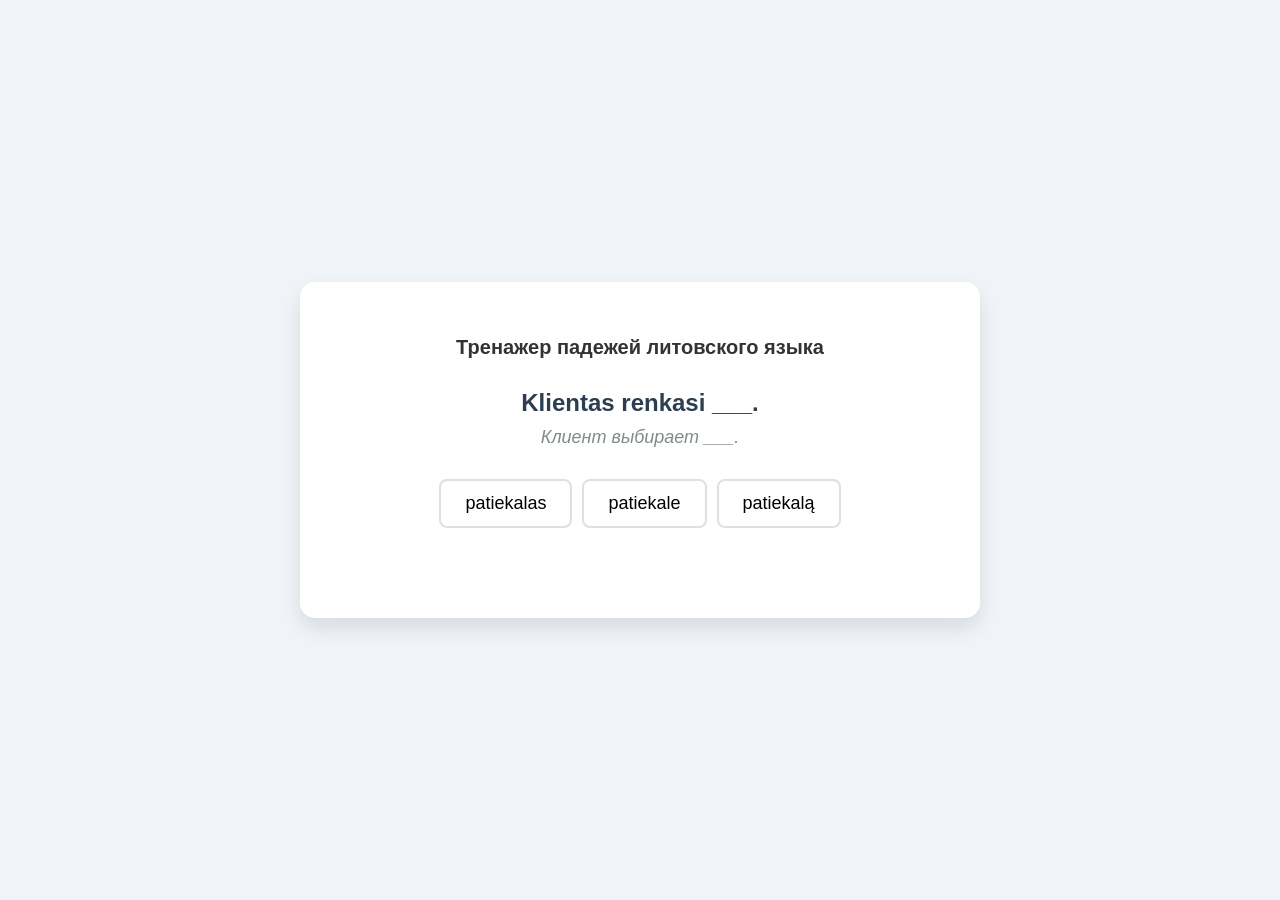
==== lt/index.html @ f9a0056a "Reorganize into assets/, lt/, tools/cp/ structure - Website_Portrait.jpg → assets/ - Lith1.html → lt" ====
<!DOCTYPE html>
<html lang="ru">
<head>
    <meta charset="UTF-8">
    <meta name="viewport" content="width=device-width, initial-scale=1.0">
    <title>Тренажер Литовского Языка</title>
    <style>
        body {
            font-family: 'Arial', sans-serif;
            background-color: #f0f4f8;
            display: flex;
            justify-content: center;
            align-items: center;
            height: 100vh;
            margin: 0;
        }
        .container {
            background-color: white;
            padding: 40px;
            border-radius: 15px;
            box-shadow: 0 10px 20px rgba(0,0,0,0.1);
            text-align: center;
            max-width: 600px;
            width: 90%;
        }
        h1 { color: #333; font-size: 20px; margin-bottom: 30px; }
        
        #sentence { font-size: 24px; font-weight: bold; margin-bottom: 10px; color: #2c3e50; }
        #translation { font-size: 18px; color: #7f8c8d; font-style: italic; margin-bottom: 30px; min-height: 22px; }
        
        .buttons {
            display: flex;
            justify-content: center;
            gap: 10px;
            flex-wrap: wrap;
        }
        button {
            padding: 12px 24px;
            font-size: 18px;
            border: 2px solid #e0e0e0;
            border-radius: 8px;
            background-color: white;
            cursor: pointer;
            transition: all 0.2s;
        }
        button:hover { background-color: #f8f9fa; border-color: #ccc; }
        button:disabled { cursor: not-allowed; }
        .correct { background-color: #a5d6a7 !important; border-color: #4caf50 !important; color: #000; }
        .wrong { background-color: #ef9a9a !important; border-color: #f44336 !important; color: #000; }
        
        #feedback { font-size: 18px; margin-top: 25px; font-weight: bold; height: 25px;}
        
        #next-btn {
            display: none;
            margin: 20px auto 0;
            background-color: #2196F3;
            color: white;
            border: none;
            padding: 10px 20px;
            border-radius: 8px;
            cursor: pointer;
            font-size: 16px;
        }
        #next-btn:hover { background-color: #1976D2; }
    </style>
</head>
<body>

<div class="container">
    <h1>Тренажер падежей литовского языка</h1>
    <div id="sentence">Загрузка...</div>
    <div id="translation"></div>
    
    <div class="buttons" id="options-container">
        </div>

    <div id="feedback"></div>
    <button id="next-btn" onclick="loadQuestion()">Следующий вопрос</button>
</div>

<script>
    const allQuestions = [
        // === ЧАСТЬ 1: БАЗОВЫЕ ПАДЕЖИ ===
        {"sentence": "Aš matau ___.", "translation": "Я вижу ___.", "options": ["medis", "medį", "medžio"], "answer": "medį"},
        {"sentence": "Ji geria ___.", "translation": "Она пьет ___.", "options": ["kava", "kavą", "kavos"], "answer": "kavą"},
        {"sentence": "Mes valgome ___.", "translation": "Мы едим ___.", "options": ["sriuba", "sriubą", "sriubos"], "answer": "sriubą"},
        {"sentence": "Jis perka ___.", "translation": "Он покупает ___.", "options": ["automobilis", "automobilį", "automobiliu"], "answer": "automobilį"},
        {"sentence": "Aš myliu savo ___.", "translation": "Я люблю свою ___.", "options": ["mama", "mamą", "mamos"], "answer": "mamą"},
        {"sentence": "Vaikas piešia ___.", "translation": "Ребенок рисует ___.", "options": ["namas", "namą", "name"], "answer": "namą"},
        {"sentence": "Studentas skaito ___.", "translation": "Студент читает ___.", "options": ["knyga", "knygą", "knygos"], "answer": "knygą"},
        {"sentence": "Mes žiūrime ___.", "translation": "Мы смотрим ___.", "options": ["filmas", "filmą", "filme"], "answer": "filmą"},
        {"sentence": "Aš turiu ___.", "translation": "У меня есть ___.", "options": ["bilietas", "bilietą", "bilieto"], "answer": "bilietą"},
        {"sentence": "Ji rašo ___.", "translation": "Она пишет ___.", "options": ["laiškas", "laišką", "laišku"], "answer": "laišką"},
        {"sentence": "Aš neturiu ___.", "translation": "У меня нет ___.", "options": ["laikas", "laiką", "laiko"], "answer": "laiko"},
        {"sentence": "Čia nėra ___.", "translation": "Здесь нет ___.", "options": ["vanduo", "vandenį", "vandens"], "answer": "vandens"},
        {"sentence": "Ji laukia ___.", "translation": "Она ждет ___.", "options": ["draugas", "draugą", "draugo"], "answer": "draugo"},
        {"sentence": "Man reikia ___.", "translation": "Мне нужна ___.", "options": ["pagalba", "pagalbą", "pagalbos"], "answer": "pagalbos"},
        {"sentence": "Jis nori ___.", "translation": "Он хочет ___.", "options": ["arbata", "arbatą", "arbatos"], "answer": "arbatos"},
        {"sentence": "Mes einame prie ___.", "translation": "Мы идем к ___.", "options": ["jūra", "jūrą", "jūros"], "answer": "jūros"},
        {"sentence": "Aš bijau ___.", "translation": "Я боюсь ___.", "options": ["šuo", "šunį", "šuns"], "answer": "šuns"},
        {"sentence": "Tai yra mano ___ knyga.", "translation": "Это книга моего ___.", "options": ["brolis", "brolį", "brolio"], "answer": "brolio"},
        {"sentence": "Nėra jokių ___.", "translation": "Нет никаких ___.", "options": ["problema", "problemą", "problemų"], "answer": "problemų"},
        {"sentence": "Prašau duoti ___.", "translation": "Пожалуйста, дайте ___.", "options": ["vanduo", "vandenį", "vandens"], "answer": "vandens"},
        {"sentence": "Aš duodu knygą ___.", "translation": "Я даю книгу ___.", "options": ["draugas", "draugui", "draugu"], "answer": "draugui"},
        {"sentence": "Mes padedame ___.", "translation": "Мы помогаем ___.", "options": ["mama", "mamai", "mamos"], "answer": "mamai"},
        {"sentence": "Jis skambina ___.", "translation": "Он звонит ___.", "options": ["gydytojas", "gydytojui", "gydytoju"], "answer": "gydytojui"},
        {"sentence": "Ji perka dovaną ___.", "translation": "Она покупает подарок ___.", "options": ["sesuo", "seseriai", "sesers"], "answer": "seseriai"},
        {"sentence": "Aš sakau tiesą ___.", "translation": "Я говорю правду ___.", "options": ["mokytojas", "mokytojui", "mokytoju"], "answer": "mokytojui"},
        {"sentence": "Jis dėkoja ___.", "translation": "Он благодарит ___.", "options": ["tėvas", "tėvui", "tėvo"], "answer": "tėvui"},
        {"sentence": "Mes ruošiame staigmeną ___.", "translation": "Мы готовим сюрприз ___.", "options": ["draugė", "draugei", "draugės"], "answer": "draugei"},
        {"sentence": "Tai priklauso ___.", "translation": "Это принадлежит ___.", "options": ["valstybė", "valstybei", "valstybės"], "answer": "valstybei"},
        {"sentence": "Jis trukdo ___.", "translation": "Он мешает ___.", "options": ["kolega", "kolegai", "kolegos"], "answer": "kolegai"},
        {"sentence": "Aš siunčiu laišką ___.", "translation": "Я отправляю письмо ___.", "options": ["brolis", "broliui", "broliu"], "answer": "broliui"},
        {"sentence": "Aš važiuoju ___.", "translation": "Я еду на ___.", "options": ["autobusas", "autobusą", "autobusu"], "answer": "autobusu"},
        {"sentence": "Ji kalba su ___.", "translation": "Она разговаривает с ___.", "options": ["draugas", "draugą", "draugu"], "answer": "draugu"},
        {"sentence": "Mes pjauname duoną ___.", "translation": "Мы режем хлеб ___.", "options": ["peilis", "peilį", "peiliu"], "answer": "peiliu"},
        {"sentence": "Jis dirba ___.", "translation": "Он работает ___.", "options": ["mokytojas", "mokytoją", "mokytoju"], "answer": "mokytoju"},
        {"sentence": "Aš mėgstu kavą su ___.", "translation": "Я люблю кофе с ___.", "options": ["pienas", "pieną", "pienu"], "answer": "pienu"},
        {"sentence": "Ji domisi ___.", "translation": "Она интересуется ___.", "options": ["menas", "meną", "menu"], "answer": "menu"},
        {"sentence": "Mes džiaugiamės ___.", "translation": "Мы радуемся ___.", "options": ["pavasaris", "pavasarį", "pavasariu"], "answer": "pavasariu"},
        {"sentence": "Jis rašo ___.", "translation": "Он пишет ___.", "options": ["pieštukas", "pieštuką", "pieštuku"], "answer": "pieštuku"},
        {"sentence": "Aš didžiuojuosi savo ___.", "translation": "Я горжусь своим ___.", "options": ["vaikas", "vaiką", "vaiku"], "answer": "vaiku"},
        {"sentence": "Ji eina pasivaikščioti su ___.", "translation": "Она идет гулять с ___.", "options": ["šuo", "šunį", "šunimi"], "answer": "šunimi"},
        {"sentence": "Mes gyvename ___.", "translation": "Мы живем в ___.", "options": ["Vilnius", "Vilnių", "Vilniuje"], "answer": "Vilniuje"},
        {"sentence": "Paveikslas kabo ___.", "translation": "Картина висит в ___.", "options": ["kambarys", "kambarį", "kambaryje"], "answer": "kambaryje"},
        {"sentence": "Aš dirbu ___.", "translation": "Я работаю в ___.", "options": ["biuras", "biurą", "biure"], "answer": "biure"},
        {"sentence": "Ji mokosi ___.", "translation": "Она учится в ___.", "options": ["universitetas", "universitetą", "universitete"], "answer": "universitete"},
        {"sentence": "Mes susitiksime ___.", "translation": "Мы встретимся в ___.", "options": ["parkas", "parką", "parke"], "answer": "parke"},
        {"sentence": "Drabužiai yra ___.", "translation": "Одежда находится в ___.", "options": ["spinta", "spintą", "spintoje"], "answer": "spintoje"},
        {"sentence": "Jis stovi ___.", "translation": "Он стоит на ___.", "options": ["gatvė", "gatvę", "gatvėje"], "answer": "gatvėje"},
        {"sentence": "Aš esu ___.", "translation": "Я на ___.", "options": ["darbas", "darbą", "darbe"], "answer": "darbe"},
        {"sentence": "Mano telefonas yra ___.", "translation": "Мой телефон в ___.", "options": ["kišenė", "kišenę", "kišenėje"], "answer": "kišenėje"},
        {"sentence": "Ji sėdi ___.", "translation": "Она сидит на ___.", "options": ["kėdė", "kėdę", "kėdėje"], "answer": "kėdėje"},

        // === ЧАСТЬ 2: ПОВСЕДНЕВНЫЕ СИТУАЦИИ ===
        {"sentence": "Aš perku naują ___.", "translation": "Я покупаю новый ___.", "options": ["telefonas", "telefoną", "telefonu"], "answer": "telefoną"},
        {"sentence": "Jis skaito įdomų ___.", "translation": "Он читает интересную ___.", "options": ["straipsnis", "straipsnį", "straipsnio"], "answer": "straipsnį"},
        {"sentence": "Mes planuojame ___.", "translation": "Мы планируем ___.", "options": ["kelionė", "kelionę", "kelionės"], "answer": "kelionę"},
        {"sentence": "Ar tu mėgsti ___?", "translation": "Ты любишь ___?", "options": ["žuvis", "žuvį", "žuvies"], "answer": "žuvį"},
        {"sentence": "Ji dainuoja ___.", "translation": "Она поет ___.", "options": ["daina", "dainą", "dainoje"], "answer": "dainą"},
        {"sentence": "Rytoj susitiksime ___.", "translation": "Завтра мы встретим ___.", "options": ["draugė", "draugę", "draugei"], "answer": "draugę"},
        {"sentence": "Tėtis stato ___.", "translation": "Папа строит ___.", "options": ["garažas", "garažą", "garaže"], "answer": "garažą"},
        {"sentence": "Matau gražią ___.", "translation": "Я вижу красивый ___.", "options": ["gėlė", "gėlę", "gėle"], "answer": "gėlę"},
        {"sentence": "Jis geria šaltą ___.", "translation": "Он пьет холодное ___.", "options": ["alus", "alų", "alumi"], "answer": "alų"},
        {"sentence": "Aš kviečiu ___.", "translation": "Я приглашаю ___.", "options": ["svečias", "svečią", "svečiui"], "answer": "svečią"},
        {"sentence": "Kambaryje nėra ___.", "translation": "В комнате нет ___.", "options": ["šviesa", "šviesą", "šviesos"], "answer": "šviesos"},
        {"sentence": "Aš ieškau savo ___.", "translation": "Я ищу свой ___.", "options": ["raktas", "raktą", "rakto"], "answer": "rakto"},
        {"sentence": "Ji nemėgsta ___.", "translation": "Она не любит ___.", "options": ["triukšmas", "triukšmą", "triukšmo"], "answer": "triukšmo"},
        {"sentence": "Man trūksta ___.", "translation": "Мне не хватает ___.", "options": ["pinigai", "pinigus", "pinigų"], "answer": "pinigų"},
        {"sentence": "Čia yra daug ___.", "translation": "Здесь много ___.", "options": ["žmonės", "žmones", "žmonių"], "answer": "žmonių"},
        {"sentence": "Aš negirdžiu ___.", "translation": "Я не слышу ___.", "options": ["garsas", "garsą", "garso"], "answer": "garso"},
        {"sentence": "Prašau puodelio ___.", "translation": "Пожалуйста, чашку ___.", "options": ["kava", "kavą", "kavos"], "answer": "kavos"},
        {"sentence": "Mes laukiame ___.", "translation": "Мы ждем ___.", "options": ["svečiai", "svečius", "svečių"], "answer": "svečių"},
        {"sentence": "Jis nevalgo ___.", "translation": "Он не ест ___.", "options": ["mėsa", "mėsą", "mėsos"], "answer": "mėsos"},
        {"sentence": "Tai yra ___ knyga.", "translation": "Это книга ___.", "options": ["mokytojas", "mokytoją", "mokytojo"], "answer": "mokytojo"},
        {"sentence": "Reikia paskambinti ___.", "translation": "Нужно позвонить ___.", "options": ["tėvai", "tėvus", "tėvams"], "answer": "tėvams"},
        {"sentence": "Ši knyga patinka ___.", "translation": "Эта книга нравится ___.", "options": ["vaikas", "vaikui", "vaiku"], "answer": "vaikui"},
        {"sentence": "Mes pasiruošę ___.", "translation": "Мы готовы к ___.", "options": ["egzaminas", "egzaminą", "egzaminui"], "answer": "egzaminui"},
        {"sentence": "Kas atsitiko ___?", "translation": "Что случилось с ___?", "options": ["automobilis", "automobiliui", "automobiliu"], "answer": "automobiliui"},
        {"sentence": "Aš patariu ___ pailsėti.", "translation": "Я советую ___ отдохнуть.", "options": ["sesuo", "sesei", "sesers"], "answer": "sesei"},
        {"sentence": "Jis atiduoda raktus ___.", "translation": "Он отдает ключи ___.", "options": ["kaimynas", "kaimynui", "kaimynu"], "answer": "kaimynui"},
        {"sentence": "Tai labai naudinga ___.", "translation": "Это очень полезно для ___.", "options": ["sveikata", "sveikatai", "sveikatos"], "answer": "sveikatai"},
        {"sentence": "Mes siūlome pagalbą ___.", "translation": "Мы предлагаем помощь ___.", "options": ["žmonės", "žmones", "žmonėms"], "answer": "žmonėms"},
        {"sentence": "Nupirkau bilietą ___.", "translation": "Я купил билет ___.", "options": ["sūnus", "sūnui", "sūnumi"], "answer": "sūnui"},
        {"sentence": "Ji ruošia pusryčius ___.", "translation": "Она готовит завтрак ___.", "options": ["vyras", "vyrui", "vyru"], "answer": "vyrui"},
        {"sentence": "Aš dabar sergu ___.", "translation": "Я сейчас болею ___.", "options": ["gripas", "gripą", "gripu"], "answer": "gripu"},
        {"sentence": "Jis tapo ___.", "translation": "Он стал ___.", "options": ["direktorius", "direktorių", "direktoriumi"], "answer": "direktoriumi"},
        {"sentence": "Mes domimės ___.", "translation": "Мы интересуемся ___.", "options": ["istorija", "istoriją", "istorija"], "answer": "istorija"},
        {"sentence": "Jis labai domisi ___.", "translation": "Он очень интересуется ___.", "options": ["sportas", "sportą", "sportu"], "answer": "sportu"},
        {"sentence": "Aš nusivyliau ___.", "translation": "Я разочарован ___.", "options": ["rezultatas", "rezultatą", "rezultatu"], "answer": "rezultatu"},
        {"sentence": "Ji didžiuojasi savo ___.", "translation": "Она гордится своей ___.", "options": ["darbas", "darbą", "darbu"], "answer": "darbu"},
        {"sentence": "Mes einame gatve su ___.", "translation": "Мы идем по улице с ___.", "options": ["draugai", "draugus", "draugais"], "answer": "draugais"},
        {"sentence": "Jis rašo laišką ___.", "translation": "Он пишет письмо ___.", "options": ["rašiklis", "rašiklį", "rašikliu"], "answer": "rašikliu"},
        {"sentence": "Aš mėgstu arbatą su ___.", "translation": "Я люблю чай с ___.", "options": ["medus", "medų", "medumi"], "answer": "medumi"},
        {"sentence": "Šuo žaidžia su ___.", "translation": "Собака играет с ___.", "options": ["kamuolys", "kamuolį", "kamuoliu"], "answer": "kamuoliu"},
        {"sentence": "Piniginė yra ___.", "translation": "Кошелек находится в ___.", "options": ["krepšys", "krepšį", "krepšyje"], "answer": "krepšyje"},
        {"sentence": "Mes atostogaujame ___.", "translation": "Мы отдыхаем в ___.", "options": ["kaimas", "kaimą", "kaime"], "answer": "kaime"},
        {"sentence": "Ji dirba ___.", "translation": "Она работает в ___.", "options": ["ligoninė", "ligoninę", "ligoninėje"], "answer": "ligoninėje"},
        {"sentence": "Knyga guli ___ ant stalo.", "translation": "Книга лежит в ___ на столе.", "options": ["svetainė", "svetainę", "svetainėje"], "answer": "svetainėje"},
        {"sentence": "Vaikai žaidžia ___.", "translation": "Дети играют во ___.", "options": ["kiemas", "kiemą", "kieme"], "answer": "kieme"},
        {"sentence": "Jis dabar mokosi ___.", "translation": "Он сейчас учится в ___.", "options": ["mokykla", "mokyklą", "mokykloje"], "answer": "mokykloje"},
        {"sentence": "Vakar aš buvau ___.", "translation": "Вчера я был на ___.", "options": ["koncertas", "koncertą", "koncerte"], "answer": "koncerte"},
        {"sentence": "Mes susitikome ___.", "translation": "Мы встретились в ___.", "options": ["miestas", "miestą", "mieste"], "answer": "mieste"},
        {"sentence": "Ji nuo vaikystės gyvena ___.", "translation": "Она с детства живет в ___.", "options": ["Lietuva", "Lietuvą", "Lietuvoje"], "answer": "Lietuvoje"},
        {"sentence": "Dokumentai guli ___.", "translation": "Документы лежат в ___.", "options": ["stalčius", "stalčių", "stalčiuje"], "answer": "stalčiuje"},

        // === ЧАСТЬ 3: ЕДА И ЗАВЕДЕНИЯ ===
        {"sentence": "Padavėjas atnešė ___.", "translation": "Официант принес ___.", "options": ["sąskaita", "sąskaitą", "sąskaitoje"], "answer": "sąskaitą"},
        {"sentence": "Aš užsisakiau ___.", "translation": "Я заказал ___.", "options": ["kepsnys", "kepsnį", "kepsniui"], "answer": "kepsnį"},
        {"sentence": "Ji pjausto ___.", "translation": "Она режет ___.", "options": ["sūris", "sūrį", "sūrio"], "answer": "sūrį"},
        {"sentence": "Ar tu nori valgyti ___?", "translation": "Ты хочешь съесть ___?", "options": ["desertas", "desertą", "deserte"], "answer": "desertą"},
        {"sentence": "Šiandien aš kepu ___.", "translation": "Сегодня я пеку ___.", "options": ["pyragas", "pyragą", "pyragu"], "answer": "pyragą"},
        {"sentence": "Jis geria šviežias ___.", "translation": "Он пьет свежий ___.", "options": ["sultys", "sultis", "sulčių"], "answer": "sultis"},
        {"sentence": "Prašau nupirkti ___.", "translation": "Пожалуйста, купи ___.", "options": ["duona", "duoną", "duonos"], "answer": "duoną"},
        {"sentence": "Aš dabar verdu ___.", "translation": "Я сейчас варю ___.", "options": ["košė", "košę", "košei"], "answer": "košę"},
        {"sentence": "Klientas renkasi ___.", "translation": "Клиент выбирает ___.", "options": ["patiekalas", "patiekalą", "patiekale"], "answer": "patiekalą"},
        {"sentence": "Prašau atnešti negazuotą ___.", "translation": "Пожалуйста, принесите негазированную ___.", "options": ["vanduo", "vandenį", "vandeniu"], "answer": "vandenį"},
        {"sentence": "Kavoje nėra ___.", "translation": "В кофе нет ___.", "options": ["pienas", "pieną", "pieno"], "answer": "pieno"},
        {"sentence": "Aš noriu gabalėlio ___.", "translation": "Я хочу кусочек ___.", "options": ["tortas", "tortą", "torto"], "answer": "torto"},
        {"sentence": "Sriubai trūksta ___.", "translation": "В супе не хватает ___.", "options": ["druska", "druską", "druskos"], "answer": "druskos"},
        {"sentence": "Receptui reikia ___.", "translation": "Для рецепта нужен ___.", "options": ["cukrus", "cukrų", "cukraus"], "answer": "cukraus"},
        {"sentence": "Jis nevalgo jokios ___.", "translation": "Он не ест никакую ___.", "options": ["žuvis", "žuvį", "žuvies"], "answer": "žuvies"},
        {"sentence": "Ar turite vanilinių ___?", "translation": "У вас есть ванильное ___?", "options": ["ledai", "ledus", "ledų"], "answer": "ledų"},
        {"sentence": "Mes nusipirkome kilogramą ___.", "translation": "Мы купили килограмм ___.", "options": ["obuoliai", "obuolius", "obuolių"], "answer": "obuolių"},
        {"sentence": "Parduotuvėje neliko ___.", "translation": "В магазине не осталось ___.", "options": ["sviestas", "sviestą", "sviesto"], "answer": "sviesto"},
        {"sentence": "Galiu paprašyti stiklinės ___?", "translation": "Могу я попросить стакан ___?", "options": ["vanduo", "vandenį", "vandens"], "answer": "vandens"},
        {"sentence": "Aš rytais negeriu ___.", "translation": "Я по утрам не пью ___.", "options": ["alkoholis", "alkoholį", "alkoholio"], "answer": "alkoholio"},
        {"sentence": "Ši sriuba labai patinka mano ___.", "translation": "Этот суп очень нравится моей ___.", "options": ["žmona", "žmonai", "žmonos"], "answer": "žmonai"},
        {"sentence": "Mes palikome arbatpinigių ___.", "translation": "Мы оставили чаевые ___.", "options": ["padavėjas", "padavėjui", "padavėju"], "answer": "padavėjui"},
        {"sentence": "Aš gaminu vakarienę savo ___.", "translation": "Я готовлю ужин своей ___.", "options": ["šeima", "šeimai", "šeimos"], "answer": "šeimai"},
        {"sentence": "Šis vynas puikiai tinka ___.", "translation": "Это вино отлично подходит к ___.", "options": ["mėsa", "mėsai", "mėsos"], "answer": "mėsai"},
        {"sentence": "Jis atnešė desertą ___.", "translation": "Он принес десерт ___.", "options": ["svečias", "svečiui", "svečiu"], "answer": "svečiui"},
        {"sentence": "Perduokite druską ___.", "translation": "Передайте соль ___.", "options": ["kolega", "kolegai", "kolegos"], "answer": "kolegai"},
        {"sentence": "Šis staliukas rezervuotas ___.", "translation": "Этот столик забронирован для ___.", "options": ["direktorius", "direktoriui", "direktoriumi"], "answer": "direktoriui"},
        {"sentence": "Ką valgysime ___?", "translation": "Что будем есть на ___?", "options": ["vakarienė", "vakarienei", "vakarienės"], "answer": "vakarienei"},
        {"sentence": "Geras aptarnavimas patinka ___.", "translation": "Хорошее обслуживание нравится ___.", "options": ["klientas", "klientui", "klientu"], "answer": "klientui"},
        {"sentence": "Ši kavinė priklauso mano ___.", "translation": "Это кафе принадлежит моему ___.", "options": ["brolis", "broliui", "broliu"], "answer": "broliui"},
        {"sentence": "Aš valgau kepsnį su ___.", "translation": "Я ем стейк ___.", "options": ["šakutė", "šakutę", "šakute"], "answer": "šakute"},
        {"sentence": "Sriubą reikia valgyti ___.", "translation": "Суп нужно есть ___.", "options": ["šaukštas", "šaukštą", "šaukštu"], "answer": "šaukštu"},
        {"sentence": "Kavą geriu su ___.", "translation": "Кофе я пью с ___.", "options": ["cukrus", "cukrų", "cukrumi"], "answer": "cukrumi"},
        {"sentence": "Jis užsisakė blynus su ___.", "translation": "Он заказал блины с ___.", "options": ["uogienė", "uogienę", "uogiene"], "answer": "uogiene"},
        {"sentence": "Salotas apšlaksčiau ___.", "translation": "Салат я сбрызнул ___.", "options": ["aliejus", "aliejų", "aliejumi"], "answer": "aliejumi"},
        {"sentence": "Vištiena patiekiama su ___.", "translation": "Курица подается с ___.", "options": ["padažas", "padažą", "padažu"], "answer": "padažu"},
        {"sentence": "Ši kavinė garsėja savo ___.", "translation": "Это кафе славится своим ___.", "options": ["kava", "kavą", "kava"], "answer": "kava"},
        {"sentence": "Mes mėgaujamės skania ___.", "translation": "Мы наслаждаемся вкусным ___.", "options": ["vakarienė", "vakarienę", "vakariene"], "answer": "vakariene"},
        {"sentence": "Ji visada perka sumuštinį su ___.", "translation": "Она всегда покупает бутерброд с ___.", "options": ["sūris", "sūrį", "sūriu"], "answer": "sūriu"},
        {"sentence": "Jis vaišina mus naminiu ___.", "translation": "Он угощает нас домашним ___.", "options": ["pyragas", "pyragą", "pyragu"], "answer": "pyragu"},
        {"sentence": "Šiandien mes vakarieniaujame ___.", "translation": "Сегодня мы ужинаем в ___.", "options": ["restoranas", "restoraną", "restorane"], "answer": "restorane"},
        {"sentence": "Skaniausia kava yra šioje ___.", "translation": "Самый вкусный кофе в этом ___.", "options": ["kavinė", "kavinę", "kavinėje"], "answer": "kavinėje"},
        {"sentence": "Maistas jau guli ___.", "translation": "Еда уже лежит в ___.", "options": ["lėkštė", "lėkštę", "lėkštėje"], "answer": "lėkštėje"},
        {"sentence": "Aš dabar gaminu pusryčius ___.", "translation": "Я сейчас готовлю завтрак на ___.", "options": ["virtuvė", "virtuvę", "virtuvėje"], "answer": "virtuvėje"},
        {"sentence": "Meniu galima rasti ___ ant stalo.", "translation": "Меню можно найти в ___ на столе.", "options": ["baras", "barą", "bare"], "answer": "bare"},
        {"sentence": "Šviežios bandelės guli ___.", "translation": "Свежие булочки лежат в ___.", "options": ["krepšelis", "krepšelį", "krepšelyje"], "answer": "krepšelyje"},
        {"sentence": "Gimtadienį švęsime naujojoje ___.", "translation": "День рождения мы будем праздновать в новой ___.", "options": ["picerija", "piceriją", "picerijoje"], "answer": "picerijoje"},
        {"sentence": "Šaltas alus laikomas ___.", "translation": "Холодное пиво хранится в ___.", "options": ["šaldytuvas", "šaldytuvą", "šaldytuve"], "answer": "šaldytuve"},
        {"sentence": "Prieskoniai stovi ___.", "translation": "Специи стоят в ___.", "options": ["spintelė", "spintelę", "spintelėje"], "answer": "spintelėje"},
        {"sentence": "Gardžiai kvepianti sriuba verda ___.", "translation": "Вкусно пахнущий суп варится в ___.", "options": ["puodas", "puodą", "puode"], "answer": "puode"}
    ];

    let questionsPool = [];
    let currentQuestion = null;

    function shuffleArray(array) {
        for (let i = array.length - 1; i > 0; i--) {
            const j = Math.floor(Math.random() * (i + 1));
            [array[i], array[j]] = [array[j], array[i]];
        }
    }

    function loadQuestion() {
        if (questionsPool.length === 0) {
            questionsPool = [...allQuestions];
        }

        const randomIndex = Math.floor(Math.random() * questionsPool.length);
        currentQuestion = questionsPool[randomIndex];
        questionsPool.splice(randomIndex, 1);

        let options = [...currentQuestion.options];
        shuffleArray(options);

        // Обновляем текст и перевод
        document.getElementById("sentence").innerText = currentQuestion.sentence;
        document.getElementById("translation").innerText = currentQuestion.translation;
        document.getElementById("feedback").innerText = "";
        document.getElementById("next-btn").style.display = "none";

        const container = document.getElementById("options-container");
        container.innerHTML = ""; 
        
        options.forEach(option => {
            const btn = document.createElement("button");
            btn.innerText = option;
            btn.onclick = () => checkAnswer(btn, option);
            container.appendChild(btn);
        });
    }

    function checkAnswer(clickedBtn, selectedOption) {
        const correct = currentQuestion.answer;
        const buttons = document.querySelectorAll("#options-container button");

        buttons.forEach(btn => btn.disabled = true);

        if (selectedOption === correct) {
            clickedBtn.classList.add("correct");
            document.getElementById("feedback").innerText = "Teisingai! (Правильно)";
            document.getElementById("feedback").style.color = "green";
            
            let completed = currentQuestion.sentence.replace("___", "[" + correct + "]");
            document.getElementById("sentence").innerText = completed;
            
            let completedTrans = currentQuestion.translation.replace("___", correct);
            document.getElementById("translation").innerText = completedTrans;
        } else {
            clickedBtn.classList.add("wrong");
            document.getElementById("feedback").innerText = "Klaida! Правильный ответ: " + correct;
            document.getElementById("feedback").style.color = "red";
            
            buttons.forEach(btn => {
                if (btn.innerText === correct) btn.classList.add("correct");
            });
        }

        document.getElementById("next-btn").style.display = "block";
    }

    window.onload = loadQuestion;
</script>

</body>
</html>
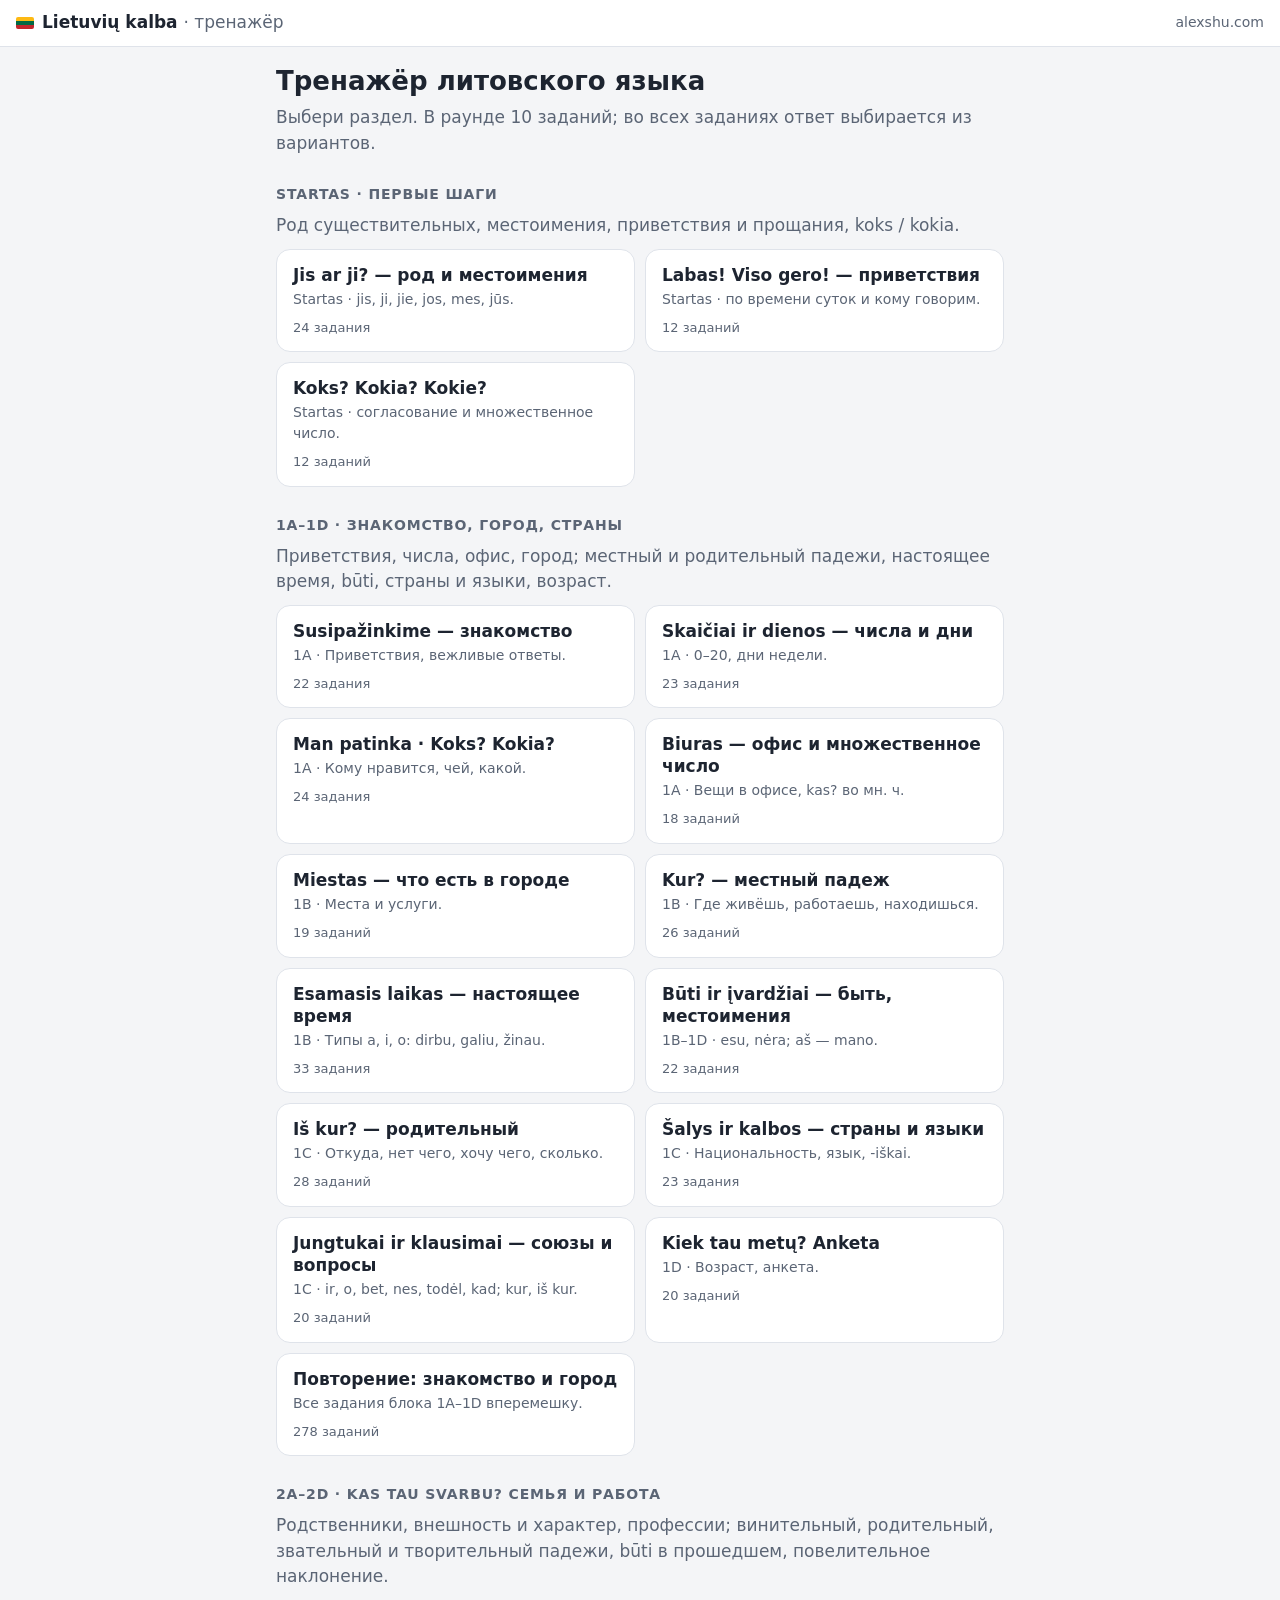
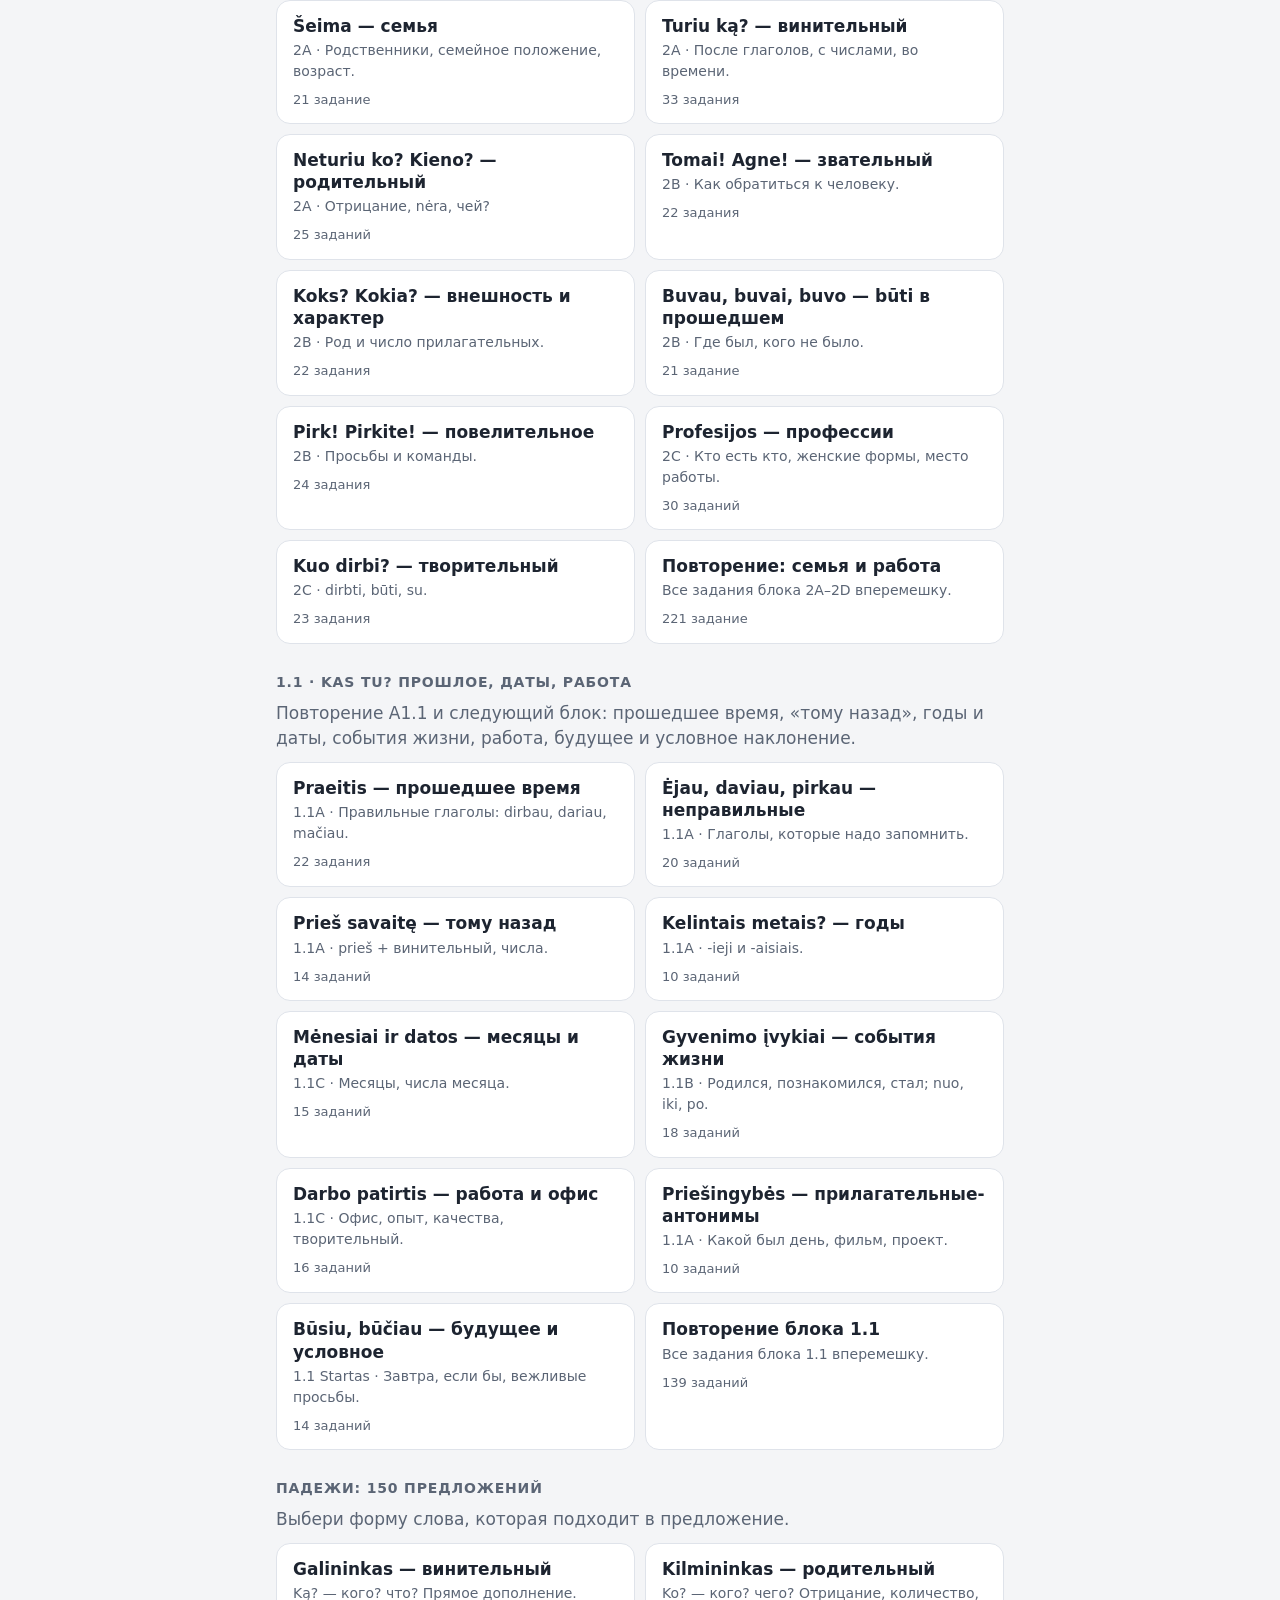
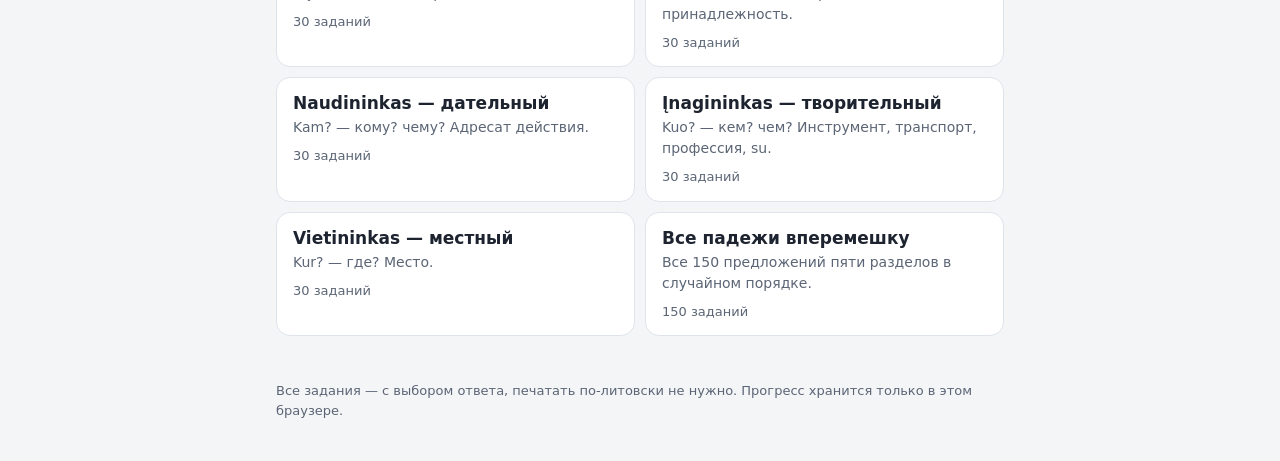
==== commit 100637b7: "Add the Lithuanian trainer at /lt/ and link it from the menu A multiple-choice Lithuanian trainer wi" ====
--- a/lt/index.html
+++ b/lt/index.html
@@ -1,312 +1,27 @@
 <!DOCTYPE html>
 <html lang="ru">
 <head>
-    <meta charset="UTF-8">
-    <meta name="viewport" content="width=device-width, initial-scale=1.0">
-    <title>Тренажер Литовского Языка</title>
-    <style>
-        body {
-            font-family: 'Arial', sans-serif;
-            background-color: #f0f4f8;
-            display: flex;
-            justify-content: center;
-            align-items: center;
-            height: 100vh;
-            margin: 0;
-        }
-        .container {
-            background-color: white;
-            padding: 40px;
-            border-radius: 15px;
-            box-shadow: 0 10px 20px rgba(0,0,0,0.1);
-            text-align: center;
-            max-width: 600px;
-            width: 90%;
-        }
-        h1 { color: #333; font-size: 20px; margin-bottom: 30px; }
-        
-        #sentence { font-size: 24px; font-weight: bold; margin-bottom: 10px; color: #2c3e50; }
-        #translation { font-size: 18px; color: #7f8c8d; font-style: italic; margin-bottom: 30px; min-height: 22px; }
-        
-        .buttons {
-            display: flex;
-            justify-content: center;
-            gap: 10px;
-            flex-wrap: wrap;
-        }
-        button {
-            padding: 12px 24px;
-            font-size: 18px;
-            border: 2px solid #e0e0e0;
-            border-radius: 8px;
-            background-color: white;
-            cursor: pointer;
-            transition: all 0.2s;
-        }
-        button:hover { background-color: #f8f9fa; border-color: #ccc; }
-        button:disabled { cursor: not-allowed; }
-        .correct { background-color: #a5d6a7 !important; border-color: #4caf50 !important; color: #000; }
-        .wrong { background-color: #ef9a9a !important; border-color: #f44336 !important; color: #000; }
-        
-        #feedback { font-size: 18px; margin-top: 25px; font-weight: bold; height: 25px;}
-        
-        #next-btn {
-            display: none;
-            margin: 20px auto 0;
-            background-color: #2196F3;
-            color: white;
-            border: none;
-            padding: 10px 20px;
-            border-radius: 8px;
-            cursor: pointer;
-            font-size: 16px;
-        }
-        #next-btn:hover { background-color: #1976D2; }
-    </style>
+<meta charset="utf-8">
+<meta name="viewport" content="width=device-width, initial-scale=1">
+<title>Тренажёр литовского языка</title>
+<meta name="description" content="Упражнения по литовскому языку с выбором ответа: падежи, глаголы, слова и фразы по темам.">
+<link rel="stylesheet" href="style.css">
 </head>
 <body>
-
-<div class="container">
-    <h1>Тренажер падежей литовского языка</h1>
-    <div id="sentence">Загрузка...</div>
-    <div id="translation"></div>
-    
-    <div class="buttons" id="options-container">
-        </div>
-
-    <div id="feedback"></div>
-    <button id="next-btn" onclick="loadQuestion()">Следующий вопрос</button>
-</div>
-
-<script>
-    const allQuestions = [
-        // === ЧАСТЬ 1: БАЗОВЫЕ ПАДЕЖИ ===
-        {"sentence": "Aš matau ___.", "translation": "Я вижу ___.", "options": ["medis", "medį", "medžio"], "answer": "medį"},
-        {"sentence": "Ji geria ___.", "translation": "Она пьет ___.", "options": ["kava", "kavą", "kavos"], "answer": "kavą"},
-        {"sentence": "Mes valgome ___.", "translation": "Мы едим ___.", "options": ["sriuba", "sriubą", "sriubos"], "answer": "sriubą"},
-        {"sentence": "Jis perka ___.", "translation": "Он покупает ___.", "options": ["automobilis", "automobilį", "automobiliu"], "answer": "automobilį"},
-        {"sentence": "Aš myliu savo ___.", "translation": "Я люблю свою ___.", "options": ["mama", "mamą", "mamos"], "answer": "mamą"},
-        {"sentence": "Vaikas piešia ___.", "translation": "Ребенок рисует ___.", "options": ["namas", "namą", "name"], "answer": "namą"},
-        {"sentence": "Studentas skaito ___.", "translation": "Студент читает ___.", "options": ["knyga", "knygą", "knygos"], "answer": "knygą"},
-        {"sentence": "Mes žiūrime ___.", "translation": "Мы смотрим ___.", "options": ["filmas", "filmą", "filme"], "answer": "filmą"},
-        {"sentence": "Aš turiu ___.", "translation": "У меня есть ___.", "options": ["bilietas", "bilietą", "bilieto"], "answer": "bilietą"},
-        {"sentence": "Ji rašo ___.", "translation": "Она пишет ___.", "options": ["laiškas", "laišką", "laišku"], "answer": "laišką"},
-        {"sentence": "Aš neturiu ___.", "translation": "У меня нет ___.", "options": ["laikas", "laiką", "laiko"], "answer": "laiko"},
-        {"sentence": "Čia nėra ___.", "translation": "Здесь нет ___.", "options": ["vanduo", "vandenį", "vandens"], "answer": "vandens"},
-        {"sentence": "Ji laukia ___.", "translation": "Она ждет ___.", "options": ["draugas", "draugą", "draugo"], "answer": "draugo"},
-        {"sentence": "Man reikia ___.", "translation": "Мне нужна ___.", "options": ["pagalba", "pagalbą", "pagalbos"], "answer": "pagalbos"},
-        {"sentence": "Jis nori ___.", "translation": "Он хочет ___.", "options": ["arbata", "arbatą", "arbatos"], "answer": "arbatos"},
-        {"sentence": "Mes einame prie ___.", "translation": "Мы идем к ___.", "options": ["jūra", "jūrą", "jūros"], "answer": "jūros"},
-        {"sentence": "Aš bijau ___.", "translation": "Я боюсь ___.", "options": ["šuo", "šunį", "šuns"], "answer": "šuns"},
-        {"sentence": "Tai yra mano ___ knyga.", "translation": "Это книга моего ___.", "options": ["brolis", "brolį", "brolio"], "answer": "brolio"},
-        {"sentence": "Nėra jokių ___.", "translation": "Нет никаких ___.", "options": ["problema", "problemą", "problemų"], "answer": "problemų"},
-        {"sentence": "Prašau duoti ___.", "translation": "Пожалуйста, дайте ___.", "options": ["vanduo", "vandenį", "vandens"], "answer": "vandens"},
-        {"sentence": "Aš duodu knygą ___.", "translation": "Я даю книгу ___.", "options": ["draugas", "draugui", "draugu"], "answer": "draugui"},
-        {"sentence": "Mes padedame ___.", "translation": "Мы помогаем ___.", "options": ["mama", "mamai", "mamos"], "answer": "mamai"},
-        {"sentence": "Jis skambina ___.", "translation": "Он звонит ___.", "options": ["gydytojas", "gydytojui", "gydytoju"], "answer": "gydytojui"},
-        {"sentence": "Ji perka dovaną ___.", "translation": "Она покупает подарок ___.", "options": ["sesuo", "seseriai", "sesers"], "answer": "seseriai"},
-        {"sentence": "Aš sakau tiesą ___.", "translation": "Я говорю правду ___.", "options": ["mokytojas", "mokytojui", "mokytoju"], "answer": "mokytojui"},
-        {"sentence": "Jis dėkoja ___.", "translation": "Он благодарит ___.", "options": ["tėvas", "tėvui", "tėvo"], "answer": "tėvui"},
-        {"sentence": "Mes ruošiame staigmeną ___.", "translation": "Мы готовим сюрприз ___.", "options": ["draugė", "draugei", "draugės"], "answer": "draugei"},
-        {"sentence": "Tai priklauso ___.", "translation": "Это принадлежит ___.", "options": ["valstybė", "valstybei", "valstybės"], "answer": "valstybei"},
-        {"sentence": "Jis trukdo ___.", "translation": "Он мешает ___.", "options": ["kolega", "kolegai", "kolegos"], "answer": "kolegai"},
-        {"sentence": "Aš siunčiu laišką ___.", "translation": "Я отправляю письмо ___.", "options": ["brolis", "broliui", "broliu"], "answer": "broliui"},
-        {"sentence": "Aš važiuoju ___.", "translation": "Я еду на ___.", "options": ["autobusas", "autobusą", "autobusu"], "answer": "autobusu"},
-        {"sentence": "Ji kalba su ___.", "translation": "Она разговаривает с ___.", "options": ["draugas", "draugą", "draugu"], "answer": "draugu"},
-        {"sentence": "Mes pjauname duoną ___.", "translation": "Мы режем хлеб ___.", "options": ["peilis", "peilį", "peiliu"], "answer": "peiliu"},
-        {"sentence": "Jis dirba ___.", "translation": "Он работает ___.", "options": ["mokytojas", "mokytoją", "mokytoju"], "answer": "mokytoju"},
-        {"sentence": "Aš mėgstu kavą su ___.", "translation": "Я люблю кофе с ___.", "options": ["pienas", "pieną", "pienu"], "answer": "pienu"},
-        {"sentence": "Ji domisi ___.", "translation": "Она интересуется ___.", "options": ["menas", "meną", "menu"], "answer": "menu"},
-        {"sentence": "Mes džiaugiamės ___.", "translation": "Мы радуемся ___.", "options": ["pavasaris", "pavasarį", "pavasariu"], "answer": "pavasariu"},
-        {"sentence": "Jis rašo ___.", "translation": "Он пишет ___.", "options": ["pieštukas", "pieštuką", "pieštuku"], "answer": "pieštuku"},
-        {"sentence": "Aš didžiuojuosi savo ___.", "translation": "Я горжусь своим ___.", "options": ["vaikas", "vaiką", "vaiku"], "answer": "vaiku"},
-        {"sentence": "Ji eina pasivaikščioti su ___.", "translation": "Она идет гулять с ___.", "options": ["šuo", "šunį", "šunimi"], "answer": "šunimi"},
-        {"sentence": "Mes gyvename ___.", "translation": "Мы живем в ___.", "options": ["Vilnius", "Vilnių", "Vilniuje"], "answer": "Vilniuje"},
-        {"sentence": "Paveikslas kabo ___.", "translation": "Картина висит в ___.", "options": ["kambarys", "kambarį", "kambaryje"], "answer": "kambaryje"},
-        {"sentence": "Aš dirbu ___.", "translation": "Я работаю в ___.", "options": ["biuras", "biurą", "biure"], "answer": "biure"},
-        {"sentence": "Ji mokosi ___.", "translation": "Она учится в ___.", "options": ["universitetas", "universitetą", "universitete"], "answer": "universitete"},
-        {"sentence": "Mes susitiksime ___.", "translation": "Мы встретимся в ___.", "options": ["parkas", "parką", "parke"], "answer": "parke"},
-        {"sentence": "Drabužiai yra ___.", "translation": "Одежда находится в ___.", "options": ["spinta", "spintą", "spintoje"], "answer": "spintoje"},
-        {"sentence": "Jis stovi ___.", "translation": "Он стоит на ___.", "options": ["gatvė", "gatvę", "gatvėje"], "answer": "gatvėje"},
-        {"sentence": "Aš esu ___.", "translation": "Я на ___.", "options": ["darbas", "darbą", "darbe"], "answer": "darbe"},
-        {"sentence": "Mano telefonas yra ___.", "translation": "Мой телефон в ___.", "options": ["kišenė", "kišenę", "kišenėje"], "answer": "kišenėje"},
-        {"sentence": "Ji sėdi ___.", "translation": "Она сидит на ___.", "options": ["kėdė", "kėdę", "kėdėje"], "answer": "kėdėje"},
-
-        // === ЧАСТЬ 2: ПОВСЕДНЕВНЫЕ СИТУАЦИИ ===
-        {"sentence": "Aš perku naują ___.", "translation": "Я покупаю новый ___.", "options": ["telefonas", "telefoną", "telefonu"], "answer": "telefoną"},
-        {"sentence": "Jis skaito įdomų ___.", "translation": "Он читает интересную ___.", "options": ["straipsnis", "straipsnį", "straipsnio"], "answer": "straipsnį"},
-        {"sentence": "Mes planuojame ___.", "translation": "Мы планируем ___.", "options": ["kelionė", "kelionę", "kelionės"], "answer": "kelionę"},
-        {"sentence": "Ar tu mėgsti ___?", "translation": "Ты любишь ___?", "options": ["žuvis", "žuvį", "žuvies"], "answer": "žuvį"},
-        {"sentence": "Ji dainuoja ___.", "translation": "Она поет ___.", "options": ["daina", "dainą", "dainoje"], "answer": "dainą"},
-        {"sentence": "Rytoj susitiksime ___.", "translation": "Завтра мы встретим ___.", "options": ["draugė", "draugę", "draugei"], "answer": "draugę"},
-        {"sentence": "Tėtis stato ___.", "translation": "Папа строит ___.", "options": ["garažas", "garažą", "garaže"], "answer": "garažą"},
-        {"sentence": "Matau gražią ___.", "translation": "Я вижу красивый ___.", "options": ["gėlė", "gėlę", "gėle"], "answer": "gėlę"},
-        {"sentence": "Jis geria šaltą ___.", "translation": "Он пьет холодное ___.", "options": ["alus", "alų", "alumi"], "answer": "alų"},
-        {"sentence": "Aš kviečiu ___.", "translation": "Я приглашаю ___.", "options": ["svečias", "svečią", "svečiui"], "answer": "svečią"},
-        {"sentence": "Kambaryje nėra ___.", "translation": "В комнате нет ___.", "options": ["šviesa", "šviesą", "šviesos"], "answer": "šviesos"},
-        {"sentence": "Aš ieškau savo ___.", "translation": "Я ищу свой ___.", "options": ["raktas", "raktą", "rakto"], "answer": "rakto"},
-        {"sentence": "Ji nemėgsta ___.", "translation": "Она не любит ___.", "options": ["triukšmas", "triukšmą", "triukšmo"], "answer": "triukšmo"},
-        {"sentence": "Man trūksta ___.", "translation": "Мне не хватает ___.", "options": ["pinigai", "pinigus", "pinigų"], "answer": "pinigų"},
-        {"sentence": "Čia yra daug ___.", "translation": "Здесь много ___.", "options": ["žmonės", "žmones", "žmonių"], "answer": "žmonių"},
-        {"sentence": "Aš negirdžiu ___.", "translation": "Я не слышу ___.", "options": ["garsas", "garsą", "garso"], "answer": "garso"},
-        {"sentence": "Prašau puodelio ___.", "translation": "Пожалуйста, чашку ___.", "options": ["kava", "kavą", "kavos"], "answer": "kavos"},
-        {"sentence": "Mes laukiame ___.", "translation": "Мы ждем ___.", "options": ["svečiai", "svečius", "svečių"], "answer": "svečių"},
-        {"sentence": "Jis nevalgo ___.", "translation": "Он не ест ___.", "options": ["mėsa", "mėsą", "mėsos"], "answer": "mėsos"},
-        {"sentence": "Tai yra ___ knyga.", "translation": "Это книга ___.", "options": ["mokytojas", "mokytoją", "mokytojo"], "answer": "mokytojo"},
-        {"sentence": "Reikia paskambinti ___.", "translation": "Нужно позвонить ___.", "options": ["tėvai", "tėvus", "tėvams"], "answer": "tėvams"},
-        {"sentence": "Ši knyga patinka ___.", "translation": "Эта книга нравится ___.", "options": ["vaikas", "vaikui", "vaiku"], "answer": "vaikui"},
-        {"sentence": "Mes pasiruošę ___.", "translation": "Мы готовы к ___.", "options": ["egzaminas", "egzaminą", "egzaminui"], "answer": "egzaminui"},
-        {"sentence": "Kas atsitiko ___?", "translation": "Что случилось с ___?", "options": ["automobilis", "automobiliui", "automobiliu"], "answer": "automobiliui"},
-        {"sentence": "Aš patariu ___ pailsėti.", "translation": "Я советую ___ отдохнуть.", "options": ["sesuo", "sesei", "sesers"], "answer": "sesei"},
-        {"sentence": "Jis atiduoda raktus ___.", "translation": "Он отдает ключи ___.", "options": ["kaimynas", "kaimynui", "kaimynu"], "answer": "kaimynui"},
-        {"sentence": "Tai labai naudinga ___.", "translation": "Это очень полезно для ___.", "options": ["sveikata", "sveikatai", "sveikatos"], "answer": "sveikatai"},
-        {"sentence": "Mes siūlome pagalbą ___.", "translation": "Мы предлагаем помощь ___.", "options": ["žmonės", "žmones", "žmonėms"], "answer": "žmonėms"},
-        {"sentence": "Nupirkau bilietą ___.", "translation": "Я купил билет ___.", "options": ["sūnus", "sūnui", "sūnumi"], "answer": "sūnui"},
-        {"sentence": "Ji ruošia pusryčius ___.", "translation": "Она готовит завтрак ___.", "options": ["vyras", "vyrui", "vyru"], "answer": "vyrui"},
-        {"sentence": "Aš dabar sergu ___.", "translation": "Я сейчас болею ___.", "options": ["gripas", "gripą", "gripu"], "answer": "gripu"},
-        {"sentence": "Jis tapo ___.", "translation": "Он стал ___.", "options": ["direktorius", "direktorių", "direktoriumi"], "answer": "direktoriumi"},
-        {"sentence": "Mes domimės ___.", "translation": "Мы интересуемся ___.", "options": ["istorija", "istoriją", "istorija"], "answer": "istorija"},
-        {"sentence": "Jis labai domisi ___.", "translation": "Он очень интересуется ___.", "options": ["sportas", "sportą", "sportu"], "answer": "sportu"},
-        {"sentence": "Aš nusivyliau ___.", "translation": "Я разочарован ___.", "options": ["rezultatas", "rezultatą", "rezultatu"], "answer": "rezultatu"},
-        {"sentence": "Ji didžiuojasi savo ___.", "translation": "Она гордится своей ___.", "options": ["darbas", "darbą", "darbu"], "answer": "darbu"},
-        {"sentence": "Mes einame gatve su ___.", "translation": "Мы идем по улице с ___.", "options": ["draugai", "draugus", "draugais"], "answer": "draugais"},
-        {"sentence": "Jis rašo laišką ___.", "translation": "Он пишет письмо ___.", "options": ["rašiklis", "rašiklį", "rašikliu"], "answer": "rašikliu"},
-        {"sentence": "Aš mėgstu arbatą su ___.", "translation": "Я люблю чай с ___.", "options": ["medus", "medų", "medumi"], "answer": "medumi"},
-        {"sentence": "Šuo žaidžia su ___.", "translation": "Собака играет с ___.", "options": ["kamuolys", "kamuolį", "kamuoliu"], "answer": "kamuoliu"},
-        {"sentence": "Piniginė yra ___.", "translation": "Кошелек находится в ___.", "options": ["krepšys", "krepšį", "krepšyje"], "answer": "krepšyje"},
-        {"sentence": "Mes atostogaujame ___.", "translation": "Мы отдыхаем в ___.", "options": ["kaimas", "kaimą", "kaime"], "answer": "kaime"},
-        {"sentence": "Ji dirba ___.", "translation": "Она работает в ___.", "options": ["ligoninė", "ligoninę", "ligoninėje"], "answer": "ligoninėje"},
-        {"sentence": "Knyga guli ___ ant stalo.", "translation": "Книга лежит в ___ на столе.", "options": ["svetainė", "svetainę", "svetainėje"], "answer": "svetainėje"},
-        {"sentence": "Vaikai žaidžia ___.", "translation": "Дети играют во ___.", "options": ["kiemas", "kiemą", "kieme"], "answer": "kieme"},
-        {"sentence": "Jis dabar mokosi ___.", "translation": "Он сейчас учится в ___.", "options": ["mokykla", "mokyklą", "mokykloje"], "answer": "mokykloje"},
-        {"sentence": "Vakar aš buvau ___.", "translation": "Вчера я был на ___.", "options": ["koncertas", "koncertą", "koncerte"], "answer": "koncerte"},
-        {"sentence": "Mes susitikome ___.", "translation": "Мы встретились в ___.", "options": ["miestas", "miestą", "mieste"], "answer": "mieste"},
-        {"sentence": "Ji nuo vaikystės gyvena ___.", "translation": "Она с детства живет в ___.", "options": ["Lietuva", "Lietuvą", "Lietuvoje"], "answer": "Lietuvoje"},
-        {"sentence": "Dokumentai guli ___.", "translation": "Документы лежат в ___.", "options": ["stalčius", "stalčių", "stalčiuje"], "answer": "stalčiuje"},
-
-        // === ЧАСТЬ 3: ЕДА И ЗАВЕДЕНИЯ ===
-        {"sentence": "Padavėjas atnešė ___.", "translation": "Официант принес ___.", "options": ["sąskaita", "sąskaitą", "sąskaitoje"], "answer": "sąskaitą"},
-        {"sentence": "Aš užsisakiau ___.", "translation": "Я заказал ___.", "options": ["kepsnys", "kepsnį", "kepsniui"], "answer": "kepsnį"},
-        {"sentence": "Ji pjausto ___.", "translation": "Она режет ___.", "options": ["sūris", "sūrį", "sūrio"], "answer": "sūrį"},
-        {"sentence": "Ar tu nori valgyti ___?", "translation": "Ты хочешь съесть ___?", "options": ["desertas", "desertą", "deserte"], "answer": "desertą"},
-        {"sentence": "Šiandien aš kepu ___.", "translation": "Сегодня я пеку ___.", "options": ["pyragas", "pyragą", "pyragu"], "answer": "pyragą"},
-        {"sentence": "Jis geria šviežias ___.", "translation": "Он пьет свежий ___.", "options": ["sultys", "sultis", "sulčių"], "answer": "sultis"},
-        {"sentence": "Prašau nupirkti ___.", "translation": "Пожалуйста, купи ___.", "options": ["duona", "duoną", "duonos"], "answer": "duoną"},
-        {"sentence": "Aš dabar verdu ___.", "translation": "Я сейчас варю ___.", "options": ["košė", "košę", "košei"], "answer": "košę"},
-        {"sentence": "Klientas renkasi ___.", "translation": "Клиент выбирает ___.", "options": ["patiekalas", "patiekalą", "patiekale"], "answer": "patiekalą"},
-        {"sentence": "Prašau atnešti negazuotą ___.", "translation": "Пожалуйста, принесите негазированную ___.", "options": ["vanduo", "vandenį", "vandeniu"], "answer": "vandenį"},
-        {"sentence": "Kavoje nėra ___.", "translation": "В кофе нет ___.", "options": ["pienas", "pieną", "pieno"], "answer": "pieno"},
-        {"sentence": "Aš noriu gabalėlio ___.", "translation": "Я хочу кусочек ___.", "options": ["tortas", "tortą", "torto"], "answer": "torto"},
-        {"sentence": "Sriubai trūksta ___.", "translation": "В супе не хватает ___.", "options": ["druska", "druską", "druskos"], "answer": "druskos"},
-        {"sentence": "Receptui reikia ___.", "translation": "Для рецепта нужен ___.", "options": ["cukrus", "cukrų", "cukraus"], "answer": "cukraus"},
-        {"sentence": "Jis nevalgo jokios ___.", "translation": "Он не ест никакую ___.", "options": ["žuvis", "žuvį", "žuvies"], "answer": "žuvies"},
-        {"sentence": "Ar turite vanilinių ___?", "translation": "У вас есть ванильное ___?", "options": ["ledai", "ledus", "ledų"], "answer": "ledų"},
-        {"sentence": "Mes nusipirkome kilogramą ___.", "translation": "Мы купили килограмм ___.", "options": ["obuoliai", "obuolius", "obuolių"], "answer": "obuolių"},
-        {"sentence": "Parduotuvėje neliko ___.", "translation": "В магазине не осталось ___.", "options": ["sviestas", "sviestą", "sviesto"], "answer": "sviesto"},
-        {"sentence": "Galiu paprašyti stiklinės ___?", "translation": "Могу я попросить стакан ___?", "options": ["vanduo", "vandenį", "vandens"], "answer": "vandens"},
-        {"sentence": "Aš rytais negeriu ___.", "translation": "Я по утрам не пью ___.", "options": ["alkoholis", "alkoholį", "alkoholio"], "answer": "alkoholio"},
-        {"sentence": "Ši sriuba labai patinka mano ___.", "translation": "Этот суп очень нравится моей ___.", "options": ["žmona", "žmonai", "žmonos"], "answer": "žmonai"},
-        {"sentence": "Mes palikome arbatpinigių ___.", "translation": "Мы оставили чаевые ___.", "options": ["padavėjas", "padavėjui", "padavėju"], "answer": "padavėjui"},
-        {"sentence": "Aš gaminu vakarienę savo ___.", "translation": "Я готовлю ужин своей ___.", "options": ["šeima", "šeimai", "šeimos"], "answer": "šeimai"},
-        {"sentence": "Šis vynas puikiai tinka ___.", "translation": "Это вино отлично подходит к ___.", "options": ["mėsa", "mėsai", "mėsos"], "answer": "mėsai"},
-        {"sentence": "Jis atnešė desertą ___.", "translation": "Он принес десерт ___.", "options": ["svečias", "svečiui", "svečiu"], "answer": "svečiui"},
-        {"sentence": "Perduokite druską ___.", "translation": "Передайте соль ___.", "options": ["kolega", "kolegai", "kolegos"], "answer": "kolegai"},
-        {"sentence": "Šis staliukas rezervuotas ___.", "translation": "Этот столик забронирован для ___.", "options": ["direktorius", "direktoriui", "direktoriumi"], "answer": "direktoriui"},
-        {"sentence": "Ką valgysime ___?", "translation": "Что будем есть на ___?", "options": ["vakarienė", "vakarienei", "vakarienės"], "answer": "vakarienei"},
-        {"sentence": "Geras aptarnavimas patinka ___.", "translation": "Хорошее обслуживание нравится ___.", "options": ["klientas", "klientui", "klientu"], "answer": "klientui"},
-        {"sentence": "Ši kavinė priklauso mano ___.", "translation": "Это кафе принадлежит моему ___.", "options": ["brolis", "broliui", "broliu"], "answer": "broliui"},
-        {"sentence": "Aš valgau kepsnį su ___.", "translation": "Я ем стейк ___.", "options": ["šakutė", "šakutę", "šakute"], "answer": "šakute"},
-        {"sentence": "Sriubą reikia valgyti ___.", "translation": "Суп нужно есть ___.", "options": ["šaukštas", "šaukštą", "šaukštu"], "answer": "šaukštu"},
-        {"sentence": "Kavą geriu su ___.", "translation": "Кофе я пью с ___.", "options": ["cukrus", "cukrų", "cukrumi"], "answer": "cukrumi"},
-        {"sentence": "Jis užsisakė blynus su ___.", "translation": "Он заказал блины с ___.", "options": ["uogienė", "uogienę", "uogiene"], "answer": "uogiene"},
-        {"sentence": "Salotas apšlaksčiau ___.", "translation": "Салат я сбрызнул ___.", "options": ["aliejus", "aliejų", "aliejumi"], "answer": "aliejumi"},
-        {"sentence": "Vištiena patiekiama su ___.", "translation": "Курица подается с ___.", "options": ["padažas", "padažą", "padažu"], "answer": "padažu"},
-        {"sentence": "Ši kavinė garsėja savo ___.", "translation": "Это кафе славится своим ___.", "options": ["kava", "kavą", "kava"], "answer": "kava"},
-        {"sentence": "Mes mėgaujamės skania ___.", "translation": "Мы наслаждаемся вкусным ___.", "options": ["vakarienė", "vakarienę", "vakariene"], "answer": "vakariene"},
-        {"sentence": "Ji visada perka sumuštinį su ___.", "translation": "Она всегда покупает бутерброд с ___.", "options": ["sūris", "sūrį", "sūriu"], "answer": "sūriu"},
-        {"sentence": "Jis vaišina mus naminiu ___.", "translation": "Он угощает нас домашним ___.", "options": ["pyragas", "pyragą", "pyragu"], "answer": "pyragu"},
-        {"sentence": "Šiandien mes vakarieniaujame ___.", "translation": "Сегодня мы ужинаем в ___.", "options": ["restoranas", "restoraną", "restorane"], "answer": "restorane"},
-        {"sentence": "Skaniausia kava yra šioje ___.", "translation": "Самый вкусный кофе в этом ___.", "options": ["kavinė", "kavinę", "kavinėje"], "answer": "kavinėje"},
-        {"sentence": "Maistas jau guli ___.", "translation": "Еда уже лежит в ___.", "options": ["lėkštė", "lėkštę", "lėkštėje"], "answer": "lėkštėje"},
-        {"sentence": "Aš dabar gaminu pusryčius ___.", "translation": "Я сейчас готовлю завтрак на ___.", "options": ["virtuvė", "virtuvę", "virtuvėje"], "answer": "virtuvėje"},
-        {"sentence": "Meniu galima rasti ___ ant stalo.", "translation": "Меню можно найти в ___ на столе.", "options": ["baras", "barą", "bare"], "answer": "bare"},
-        {"sentence": "Šviežios bandelės guli ___.", "translation": "Свежие булочки лежат в ___.", "options": ["krepšelis", "krepšelį", "krepšelyje"], "answer": "krepšelyje"},
-        {"sentence": "Gimtadienį švęsime naujojoje ___.", "translation": "День рождения мы будем праздновать в новой ___.", "options": ["picerija", "piceriją", "picerijoje"], "answer": "picerijoje"},
-        {"sentence": "Šaltas alus laikomas ___.", "translation": "Холодное пиво хранится в ___.", "options": ["šaldytuvas", "šaldytuvą", "šaldytuve"], "answer": "šaldytuve"},
-        {"sentence": "Prieskoniai stovi ___.", "translation": "Специи стоят в ___.", "options": ["spintelė", "spintelę", "spintelėje"], "answer": "spintelėje"},
-        {"sentence": "Gardžiai kvepianti sriuba verda ___.", "translation": "Вкусно пахнущий суп варится в ___.", "options": ["puodas", "puodą", "puode"], "answer": "puode"}
-    ];
-
-    let questionsPool = [];
-    let currentQuestion = null;
-
-    function shuffleArray(array) {
-        for (let i = array.length - 1; i > 0; i--) {
-            const j = Math.floor(Math.random() * (i + 1));
-            [array[i], array[j]] = [array[j], array[i]];
-        }
-    }
-
-    function loadQuestion() {
-        if (questionsPool.length === 0) {
-            questionsPool = [...allQuestions];
-        }
-
-        const randomIndex = Math.floor(Math.random() * questionsPool.length);
-        currentQuestion = questionsPool[randomIndex];
-        questionsPool.splice(randomIndex, 1);
-
-        let options = [...currentQuestion.options];
-        shuffleArray(options);
-
-        // Обновляем текст и перевод
-        document.getElementById("sentence").innerText = currentQuestion.sentence;
-        document.getElementById("translation").innerText = currentQuestion.translation;
-        document.getElementById("feedback").innerText = "";
-        document.getElementById("next-btn").style.display = "none";
-
-        const container = document.getElementById("options-container");
-        container.innerHTML = ""; 
-        
-        options.forEach(option => {
-            const btn = document.createElement("button");
-            btn.innerText = option;
-            btn.onclick = () => checkAnswer(btn, option);
-            container.appendChild(btn);
-        });
-    }
-
-    function checkAnswer(clickedBtn, selectedOption) {
-        const correct = currentQuestion.answer;
-        const buttons = document.querySelectorAll("#options-container button");
-
-        buttons.forEach(btn => btn.disabled = true);
-
-        if (selectedOption === correct) {
-            clickedBtn.classList.add("correct");
-            document.getElementById("feedback").innerText = "Teisingai! (Правильно)";
-            document.getElementById("feedback").style.color = "green";
-            
-            let completed = currentQuestion.sentence.replace("___", "[" + correct + "]");
-            document.getElementById("sentence").innerText = completed;
-            
-            let completedTrans = currentQuestion.translation.replace("___", correct);
-            document.getElementById("translation").innerText = completedTrans;
-        } else {
-            clickedBtn.classList.add("wrong");
-            document.getElementById("feedback").innerText = "Klaida! Правильный ответ: " + correct;
-            document.getElementById("feedback").style.color = "red";
-            
-            buttons.forEach(btn => {
-                if (btn.innerText === correct) btn.classList.add("correct");
-            });
-        }
-
-        document.getElementById("next-btn").style.display = "block";
-    }
-
-    window.onload = loadQuestion;
-</script>
-
+<header class="top">
+  <a class="brand" href="#/"><i class="flag" aria-hidden="true"></i>Lietuvių kalba <span>· тренажёр</span></a>
+  <a class="site-link" id="site-link" href="/" hidden>alexshu.com</a>
+</header>
+<main id="app" tabindex="-1"></main>
+<footer class="foot">
+  <p>Все задания — с выбором ответа, печатать по-литовски не нужно. Прогресс хранится только в этом браузере.</p>
+</footer>
+<noscript><p class="noscript">Для тренажёра нужен JavaScript.</p></noscript>
+<script src="data/startas.js"></script>
+<script src="data/unit1.js"></script>
+<script src="data/unit2.js"></script>
+<script src="data/block11.js"></script>
+<script src="data/cases.js"></script>
+<script src="app.js"></script>
 </body>
 </html>
--- a/lt/style.css
+++ b/lt/style.css
@@ -0,0 +1,229 @@
+:root {
+  --bg: #f4f5f7;
+  --card: #ffffff;
+  --text: #1d2430;
+  --muted: #5b6575;
+  --line: #dfe3ea;
+  --accent: #0b6e4f;
+  --accent-ink: #ffffff;
+  --gold: #e3a500;
+  --gap: #fff4cc;
+  --ok: #1b7f3b;
+  --ok-bg: #e6f4ea;
+  --bad: #b3261e;
+  --bad-bg: #fce8e6;
+  --focus: #1a73e8;
+  --radius: 14px;
+}
+
+@media (prefers-color-scheme: dark) {
+  :root {
+    --bg: #14171c;
+    --card: #1d222a;
+    --text: #e8eaed;
+    --muted: #9aa3b2;
+    --line: #2f3742;
+    --accent: #3ccf91;
+    --accent-ink: #0b1a13;
+    --gold: #f2c14e;
+    --gap: #3a3320;
+    --ok: #6bdc95;
+    --ok-bg: #173323;
+    --bad: #ff8a80;
+    --bad-bg: #3d1d1d;
+    --focus: #8ab4f8;
+  }
+}
+
+* { box-sizing: border-box; }
+html { -webkit-text-size-adjust: 100%; }
+body {
+  margin: 0;
+  background: var(--bg);
+  color: var(--text);
+  font: 17px/1.5 system-ui, -apple-system, "Segoe UI", Roboto, "Helvetica Neue", Arial, sans-serif;
+}
+a { color: var(--accent); }
+
+.top {
+  position: sticky;
+  top: 0;
+  z-index: 5;
+  display: flex;
+  align-items: center;
+  justify-content: space-between;
+  gap: 12px;
+  padding: 10px 16px;
+  background: var(--card);
+  border-bottom: 1px solid var(--line);
+}
+.brand { color: var(--text); text-decoration: none; font-weight: 700; }
+.brand span { color: var(--muted); font-weight: 400; }
+.flag {
+  display: inline-block;
+  width: 18px;
+  height: 12px;
+  margin-right: 8px;
+  vertical-align: -1px;
+  border-radius: 2px;
+  background: linear-gradient(#fdb913 0 33.4%, #006a44 33.4% 66.7%, #c1272d 66.7%);
+}
+.site-link { color: var(--muted); font-size: 14px; text-decoration: none; }
+.site-link:hover { color: var(--accent); }
+
+main { max-width: 760px; margin: 0 auto; padding: 12px 16px 32px; outline: none; }
+h1 { font-size: 26px; line-height: 1.25; margin: 6px 0 8px; }
+h2 {
+  font-size: 14px;
+  text-transform: uppercase;
+  letter-spacing: .06em;
+  color: var(--muted);
+  margin: 28px 0 8px;
+}
+.lead { color: var(--muted); margin: 0 0 10px; }
+.kicker { color: var(--muted); font-size: 14px; margin: 8px 0 0; }
+.meta-line { color: var(--muted); font-size: 15px; margin: 0; }
+.back { display: inline-block; color: var(--muted); text-decoration: none; margin: 6px 0 4px; font-size: 15px; }
+.back:hover { color: var(--accent); }
+
+.grid { display: grid; gap: 10px; grid-template-columns: 1fr; }
+@media (min-width: 620px) { .grid { grid-template-columns: 1fr 1fr; } }
+.tile {
+  display: block;
+  background: var(--card);
+  border: 1px solid var(--line);
+  border-radius: var(--radius);
+  padding: 14px 16px;
+  color: inherit;
+  text-decoration: none;
+  transition: border-color .15s;
+}
+.tile:hover { border-color: var(--accent); }
+.tile b { display: block; font-size: 17px; line-height: 1.3; }
+.tile small { display: block; color: var(--muted); font-size: 14px; margin-top: 3px; }
+.tile .meta { display: flex; gap: 8px; flex-wrap: wrap; align-items: center; margin-top: 8px; font-size: 13px; color: var(--muted); }
+.tile.alert { border-color: var(--bad); }
+.badge { display: inline-block; padding: 1px 8px; border-radius: 999px; background: var(--ok-bg); color: var(--ok); font-weight: 600; }
+
+.btn {
+  display: inline-flex;
+  align-items: center;
+  justify-content: center;
+  min-height: 48px;
+  padding: 10px 18px;
+  border-radius: 12px;
+  border: 1px solid var(--line);
+  background: var(--card);
+  color: var(--text);
+  font: inherit;
+  font-weight: 600;
+  text-decoration: none;
+  cursor: pointer;
+}
+.btn:hover { border-color: var(--accent); }
+.btn.primary { background: var(--accent); border-color: var(--accent); color: var(--accent-ink); }
+.actions { display: flex; flex-wrap: wrap; gap: 10px; margin: 16px 0; }
+
+.card { background: var(--card); border: 1px solid var(--line); border-radius: var(--radius); padding: 18px 16px; }
+.progress { display: flex; align-items: center; gap: 12px; margin: 4px 0 12px; color: var(--muted); font-size: 14px; }
+.bar { flex: 1; height: 6px; border-radius: 3px; background: var(--line); overflow: hidden; }
+.bar i { display: block; height: 100%; background: var(--accent); transform-origin: left; transform: scaleX(0); transition: transform .3s; }
+
+.prompt { margin: 0 0 8px; color: var(--muted); font-size: 15px; }
+.sentence { font-size: 23px; font-weight: 650; line-height: 1.4; margin: 0 0 6px; }
+.gap {
+  display: inline-block;
+  min-width: 3.4em;
+  padding: 0 .3em;
+  border-bottom: 2px solid var(--gold);
+  background: var(--gap);
+  border-radius: 4px;
+  text-align: center;
+}
+.gap.ok { color: var(--ok); background: var(--ok-bg); border-color: var(--ok); }
+.gap.bad { color: var(--bad); background: var(--bad-bg); border-color: var(--bad); }
+.tr { color: var(--muted); font-style: italic; margin: 0; }
+
+.options { display: grid; gap: 10px; margin-top: 16px; }
+@media (min-width: 620px) { .options.cols { grid-template-columns: repeat(3, 1fr); } }
+.opt {
+  display: flex;
+  align-items: center;
+  gap: 10px;
+  width: 100%;
+  min-height: 52px;
+  padding: 10px 14px;
+  border: 2px solid var(--line);
+  border-radius: 12px;
+  background: var(--card);
+  color: var(--text);
+  font: inherit;
+  font-size: 19px;
+  text-align: left;
+  cursor: pointer;
+}
+.opt .k {
+  flex: none;
+  width: 26px;
+  height: 26px;
+  border-radius: 50%;
+  background: var(--bg);
+  color: var(--muted);
+  font-size: 13px;
+  display: inline-flex;
+  align-items: center;
+  justify-content: center;
+}
+@media (hover: none) { .opt .k { display: none; } }
+.opt:hover:not(:disabled) { border-color: var(--accent); }
+.opt:disabled { cursor: default; color: var(--text); }
+.opt.ok { border-color: var(--ok); background: var(--ok-bg); }
+.opt.bad { border-color: var(--bad); background: var(--bad-bg); }
+
+.feedback { margin-top: 14px; padding: 12px 14px; border-radius: 12px; }
+.feedback.ok { background: var(--ok-bg); }
+.feedback.bad { background: var(--bad-bg); }
+.feedback b { display: block; }
+.note { margin: 6px 0 0; font-size: 15px; }
+.next { margin-top: 14px; width: 100%; }
+
+.match { display: grid; grid-template-columns: 1fr 1fr; gap: 10px; margin-top: 12px; }
+.match .col { display: grid; gap: 10px; align-content: start; }
+.tilebtn {
+  min-height: 52px;
+  padding: 8px 10px;
+  border: 2px solid var(--line);
+  border-radius: 12px;
+  background: var(--card);
+  color: var(--text);
+  font: inherit;
+  font-size: 17px;
+  line-height: 1.25;
+  cursor: pointer;
+}
+.tilebtn.sel { border-color: var(--focus); box-shadow: 0 0 0 3px rgba(26, 115, 232, .25); }
+.tilebtn.done { border-color: var(--ok); background: var(--ok-bg); color: var(--ok); cursor: default; }
+.tilebtn.miss { border-color: var(--bad); background: var(--bad-bg); animation: shake .3s; }
+@keyframes shake { 25% { transform: translateX(-4px); } 75% { transform: translateX(4px); } }
+
+.rule { line-height: 1.55; }
+.rule p { margin: 0 0 10px; }
+.rule ul { margin: 0 0 10px; padding-left: 20px; }
+.rule li { margin: 4px 0; }
+.rule .table-wrap { overflow-x: auto; margin: 6px 0 12px; }
+.rule table { border-collapse: collapse; width: 100%; font-size: 15px; }
+.rule th, .rule td { border: 1px solid var(--line); padding: 6px 8px; text-align: left; vertical-align: top; }
+.rule th { background: var(--bg); }
+
+.score { font-size: 40px; font-weight: 800; margin: 4px 0; }
+.mist { list-style: none; padding: 0; margin: 10px 0 0; display: grid; gap: 8px; }
+.mist li { background: var(--card); border: 1px solid var(--line); border-radius: 12px; padding: 10px 12px; }
+.mist .ans { color: var(--ok); font-weight: 700; }
+.mist .sub { display: block; color: var(--muted); font-size: 14px; }
+
+.foot { max-width: 760px; margin: 0 auto; padding: 0 16px 28px; color: var(--muted); font-size: 13px; }
+.noscript { max-width: 760px; margin: 16px auto; padding: 0 16px; }
+:focus-visible { outline: 3px solid var(--focus); outline-offset: 2px; }
+@media (prefers-reduced-motion: reduce) {
+  * { transition: none !important; animation: none !important; }
+}
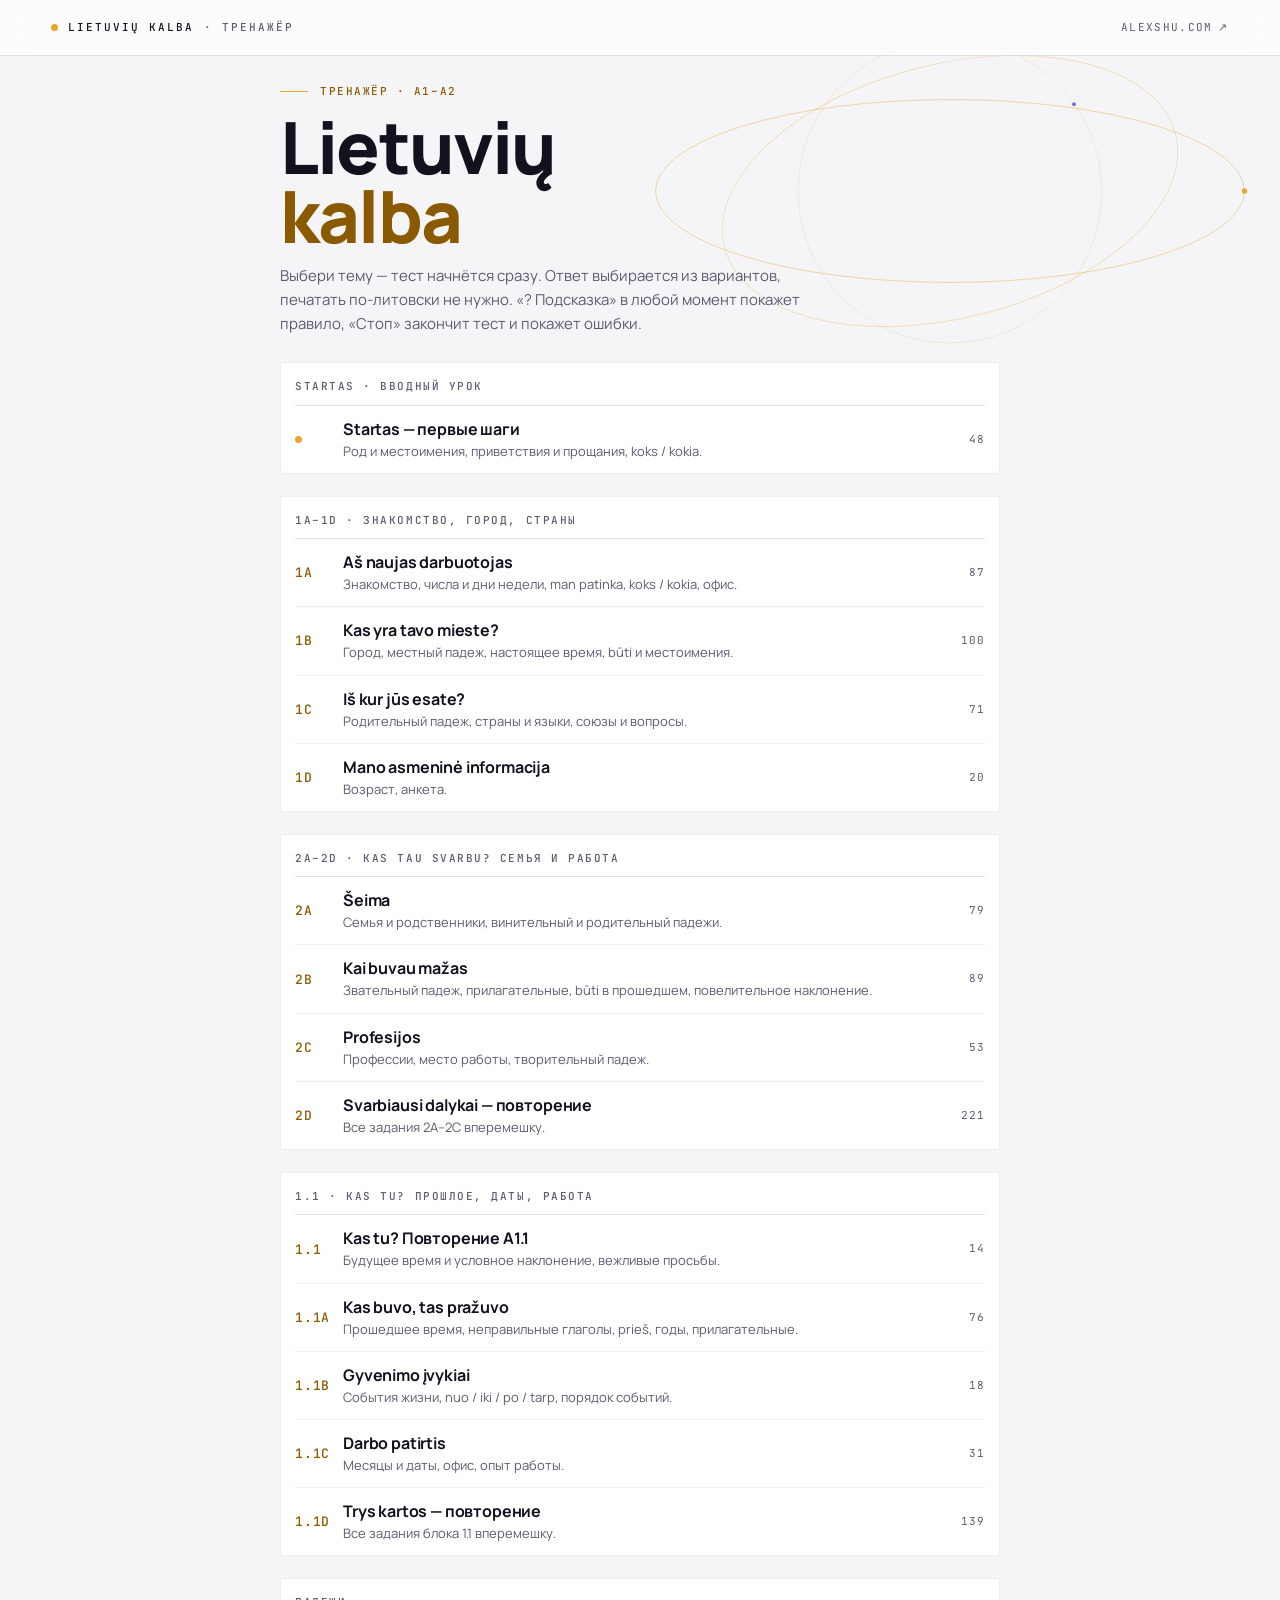
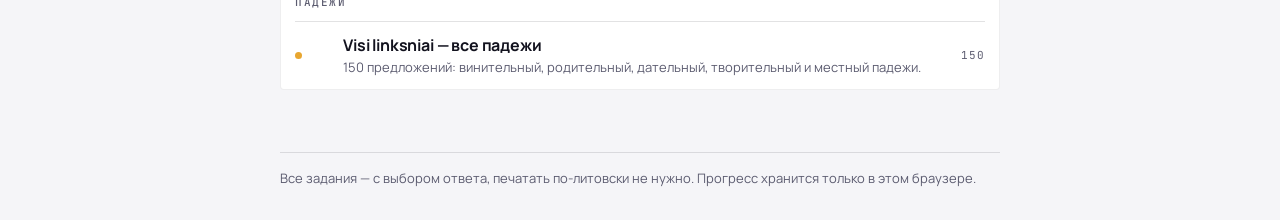
==== commit 807a5811: "Restyle the Lithuanian trainer in the light site style Gold accents, Manrope and JetBrains Mono from" ====
--- a/lt/index.html
+++ b/lt/index.html
@@ -5,12 +5,13 @@
 <meta name="viewport" content="width=device-width, initial-scale=1">
 <title>Тренажёр литовского языка</title>
 <meta name="description" content="Упражнения по литовскому языку с выбором ответа: падежи, глаголы, слова и фразы по темам.">
+<meta name="theme-color" content="#f5f5f8">
 <link rel="stylesheet" href="style.css">
 </head>
 <body>
 <header class="top">
-  <a class="brand" href="#/"><i class="flag" aria-hidden="true"></i>Lietuvių kalba <span>· тренажёр</span></a>
-  <a class="site-link" id="site-link" href="/" hidden>alexshu.com</a>
+  <a class="brand" href="#/"><i class="dot" aria-hidden="true"></i><span lang="lt">Lietuvių kalba</span><span class="brand-sub">· тренажёр</span></a>
+  <a class="site-link" id="site-link" href="/" hidden>alexshu.com <span aria-hidden="true">↗</span></a>
 </header>
 <main id="app" tabindex="-1"></main>
 <footer class="foot">
--- a/lt/style.css
+++ b/lt/style.css
@@ -1,49 +1,70 @@
+@font-face { font-family: "JetBrains Mono"; font-style: normal; font-weight: 400; font-display: swap;
+  src: url("../assets/fonts/jetbrains-mono-cyrillic-normal-400.woff2") format("woff2"); unicode-range: U+0301, U+0400-045F, U+0490-0491, U+04B0-04B1, U+2116; }
+@font-face { font-family: "JetBrains Mono"; font-style: normal; font-weight: 400; font-display: swap;
+  src: url("../assets/fonts/jetbrains-mono-latin-ext-normal-400.woff2") format("woff2"); unicode-range: U+0100-02BA, U+02BD-02C5, U+02C7-02CC, U+02CE-02D7, U+02DD-02FF, U+0304, U+0308, U+0329, U+1D00-1DBF, U+1E00-1E9F, U+1EF2-1EFF, U+2020, U+20A0-20AB, U+20AD-20C0, U+2113, U+2C60-2C7F, U+A720-A7FF; }
+@font-face { font-family: "JetBrains Mono"; font-style: normal; font-weight: 400; font-display: swap;
+  src: url("../assets/fonts/jetbrains-mono-latin-normal-400.woff2") format("woff2"); unicode-range: U+0000-00FF, U+0131, U+0152-0153, U+02BB-02BC, U+02C6, U+02DA, U+02DC, U+0304, U+0308, U+0329, U+2000-206F, U+20AC, U+2122, U+2191, U+2193, U+2212, U+2215, U+FEFF, U+FFFD; }
+@font-face { font-family: "JetBrains Mono"; font-style: normal; font-weight: 500; font-display: swap;
+  src: url("../assets/fonts/jetbrains-mono-cyrillic-normal-400.woff2") format("woff2"); unicode-range: U+0301, U+0400-045F, U+0490-0491, U+04B0-04B1, U+2116; }
+@font-face { font-family: "JetBrains Mono"; font-style: normal; font-weight: 500; font-display: swap;
+  src: url("../assets/fonts/jetbrains-mono-latin-ext-normal-400.woff2") format("woff2"); unicode-range: U+0100-02BA, U+02BD-02C5, U+02C7-02CC, U+02CE-02D7, U+02DD-02FF, U+0304, U+0308, U+0329, U+1D00-1DBF, U+1E00-1E9F, U+1EF2-1EFF, U+2020, U+20A0-20AB, U+20AD-20C0, U+2113, U+2C60-2C7F, U+A720-A7FF; }
+@font-face { font-family: "JetBrains Mono"; font-style: normal; font-weight: 500; font-display: swap;
+  src: url("../assets/fonts/jetbrains-mono-latin-normal-400.woff2") format("woff2"); unicode-range: U+0000-00FF, U+0131, U+0152-0153, U+02BB-02BC, U+02C6, U+02DA, U+02DC, U+0304, U+0308, U+0329, U+2000-206F, U+20AC, U+2122, U+2191, U+2193, U+2212, U+2215, U+FEFF, U+FFFD; }
+@font-face { font-family: "Manrope"; font-style: normal; font-weight: 200 800; font-display: swap;
+  src: url("../assets/fonts/manrope-cyrillic-normal-200-800.woff2") format("woff2"); unicode-range: U+0301, U+0400-045F, U+0490-0491, U+04B0-04B1, U+2116; }
+@font-face { font-family: "Manrope"; font-style: normal; font-weight: 200 800; font-display: swap;
+  src: url("../assets/fonts/manrope-latin-ext-normal-200-800.woff2") format("woff2"); unicode-range: U+0100-02BA, U+02BD-02C5, U+02C7-02CC, U+02CE-02D7, U+02DD-02FF, U+0304, U+0308, U+0329, U+1D00-1DBF, U+1E00-1E9F, U+1EF2-1EFF, U+2020, U+20A0-20AB, U+20AD-20C0, U+2113, U+2C60-2C7F, U+A720-A7FF; }
+@font-face { font-family: "Manrope"; font-style: normal; font-weight: 200 800; font-display: swap;
+  src: url("../assets/fonts/manrope-latin-normal-200-800.woff2") format("woff2"); unicode-range: U+0000-00FF, U+0131, U+0152-0153, U+02BB-02BC, U+02C6, U+02DA, U+02DC, U+0304, U+0308, U+0329, U+2000-206F, U+20AC, U+2122, U+2191, U+2193, U+2212, U+2215, U+FEFF, U+FFFD; }
+
 :root {
-  --bg: #f4f5f7;
+  color-scheme: light;
+  --bg: #f5f5f8;
   --card: #ffffff;
-  --text: #1d2430;
-  --muted: #5b6575;
-  --line: #dfe3ea;
-  --accent: #0b6e4f;
-  --accent-ink: #ffffff;
-  --gold: #e3a500;
-  --gap: #fff4cc;
-  --ok: #1b7f3b;
-  --ok-bg: #e6f4ea;
-  --bad: #b3261e;
-  --bad-bg: #fce8e6;
-  --focus: #1a73e8;
-  --radius: 14px;
-}
-
-@media (prefers-color-scheme: dark) {
-  :root {
-    --bg: #14171c;
-    --card: #1d222a;
-    --text: #e8eaed;
-    --muted: #9aa3b2;
-    --line: #2f3742;
-    --accent: #3ccf91;
-    --accent-ink: #0b1a13;
-    --gold: #f2c14e;
-    --gap: #3a3320;
-    --ok: #6bdc95;
-    --ok-bg: #173323;
-    --bad: #ff8a80;
-    --bad-bg: #3d1d1d;
-    --focus: #8ab4f8;
-  }
+  --text: #12121e;
+  --muted: #5c5c70;
+  --hair: rgba(18, 18, 30, .12);
+  --hair-soft: rgba(18, 18, 30, .07);
+  --gold: #e8a630;
+  --gold-hover: #f2b544;
+  --gold-ink: #8a5a00;
+  --gold-bg: rgba(232, 166, 48, .14);
+  --cool: #4338ca;
+  --ok: #17733a;
+  --ok-bg: rgba(23, 115, 58, .09);
+  --ok-soft: rgba(23, 115, 58, .32);
+  --bad: #4338ca;
+  --bad-bg: rgba(67, 56, 202, .07);
+  --bad-soft: rgba(67, 56, 202, .3);
+  --bad-line: rgba(67, 56, 202, .55);
+  --sans: Manrope, system-ui, -apple-system, "Segoe UI", Roboto, Arial, sans-serif;
+  --mono: "JetBrains Mono", ui-monospace, "Cascadia Mono", Consolas, monospace;
 }
 
 * { box-sizing: border-box; }
+[hidden] { display: none !important; }
 html { -webkit-text-size-adjust: 100%; }
 body {
   margin: 0;
   background: var(--bg);
   color: var(--text);
-  font: 17px/1.5 system-ui, -apple-system, "Segoe UI", Roboto, "Helvetica Neue", Arial, sans-serif;
-}
-a { color: var(--accent); }
+  font: 16px/1.5 var(--sans);
+  -webkit-font-smoothing: antialiased;
+}
+a { color: inherit; }
+button { font: inherit; color: inherit; }
+
+.label,
+.eyebrow,
+.group h2,
+.list-title {
+  font-family: var(--mono);
+  font-size: 11px;
+  font-weight: 500;
+  line-height: 1.4;
+  letter-spacing: .14em;
+  text-transform: uppercase;
+}
 
 .top {
   position: sticky;
@@ -52,178 +73,434 @@
   display: flex;
   align-items: center;
   justify-content: space-between;
+  gap: 16px;
+  height: 56px;
+  padding: 0 clamp(20px, 4vw, 56px);
+  background: rgba(255, 255, 255, .7);
+  border-bottom: 1px solid var(--hair);
+  -webkit-backdrop-filter: blur(12px);
+  backdrop-filter: blur(12px);
+}
+.brand,
+.site-link {
+  display: inline-flex;
+  align-items: center;
+  min-height: 44px;
+  font-family: var(--mono);
+  font-size: 11px;
+  text-decoration: none;
+  text-transform: uppercase;
+  white-space: nowrap;
+}
+.brand { gap: 10px; color: var(--text); font-weight: 500; letter-spacing: .18em; }
+.brand .dot { flex: none; width: 7px; height: 7px; border-radius: 50%; background: var(--gold); }
+.brand-sub { color: var(--muted); }
+.site-link { gap: 6px; color: var(--muted); letter-spacing: .12em; }
+.brand:hover,
+.site-link:hover { color: var(--gold-ink); }
+@media (max-width: 479px) { .brand-sub { display: none; } }
+
+main { max-width: 760px; margin: 0 auto; padding: 24px 20px 40px; outline: none; }
+
+.orbits {
+  position: absolute;
+  top: 0;
+  left: 0;
+  right: 0;
+  z-index: -1;
+  height: 360px;
+  overflow: hidden;
+  color: var(--gold);
+  pointer-events: none;
+}
+.orbits svg { position: absolute; top: 40px; right: -230px; width: 560px; height: 280px; }
+.orbits .cool { fill: var(--cool); opacity: .7; }
+@media (min-width: 720px) {
+  .orbits svg { top: 36px; right: calc(50% - 620px); width: 620px; height: 310px; }
+}
+
+.hero { display: grid; gap: 14px; margin: 4px 0 26px; }
+.eyebrow { display: flex; align-items: center; gap: 12px; margin: 0; color: var(--gold-ink); }
+.eyebrow::before { content: ""; flex: none; width: 28px; height: 1px; background: var(--gold); }
+.title {
+  margin: 0;
+  font-size: clamp(44px, 10vw, 72px);
+  font-weight: 800;
+  line-height: .95;
+  letter-spacing: -.025em;
+}
+.title span { display: block; }
+.title .accent { color: var(--gold-ink); }
+.lead { max-width: 36em; margin: 0; color: var(--muted); font-size: 15px; line-height: 1.6; }
+
+.alert {
+  display: flex;
+  align-items: center;
+  justify-content: space-between;
   gap: 12px;
-  padding: 10px 16px;
-  background: var(--card);
-  border-bottom: 1px solid var(--line);
-}
-.brand { color: var(--text); text-decoration: none; font-weight: 700; }
-.brand span { color: var(--muted); font-weight: 400; }
-.flag {
+  margin: 0 0 22px;
+  padding: 14px 16px;
+  background: var(--card);
+  border: 1px solid rgba(67, 56, 202, .45);
+  border-radius: 4px;
+  text-decoration: none;
+}
+.alert:hover { border-color: var(--cool); }
+.alert-text { display: grid; gap: 4px; font-size: 14px; }
+.alert .label,
+.alert .arrow { color: var(--cool); }
+.alert .arrow { font-size: 18px; }
+
+.group {
+  margin: 0 0 22px;
+  padding: 4px 14px 0;
+  background: var(--card);
+  border: 1px solid var(--hair-soft);
+  border-radius: 4px;
+}
+.group h2 { margin: 0; padding: 12px 0 10px; border-bottom: 1px solid var(--hair); color: var(--muted); }
+.row {
+  display: grid;
+  grid-template-columns: 36px minmax(0, 1fr) auto;
+  gap: 12px;
+  align-items: center;
+  padding: 13px 0;
+  border-bottom: 1px solid var(--hair-soft);
+  text-decoration: none;
+}
+.row:last-child { border-bottom: 0; }
+.row:hover .row-title { color: var(--gold-ink); }
+.code { font: 500 13px/1 var(--mono); letter-spacing: .06em; color: var(--gold-ink); }
+.code.none::before { content: ""; display: block; width: 7px; height: 7px; border-radius: 50%; background: var(--gold); }
+.row-main { display: grid; gap: 3px; min-width: 0; }
+.row-title { font-size: 16px; font-weight: 700; line-height: 1.25; letter-spacing: -.01em; transition: color .15s; }
+.row-sub { color: var(--muted); font-size: 13px; line-height: 1.4; }
+.row-meta {
+  display: grid;
+  justify-items: end;
+  gap: 4px;
+  color: var(--muted);
+  font: 400 11px/1.2 var(--mono);
+  letter-spacing: .08em;
+  white-space: nowrap;
+}
+.row-last { color: var(--gold-ink); }
+
+.quiz-top { display: flex; align-items: center; justify-content: space-between; gap: 12px; margin: -8px 0 10px; }
+.back {
+  display: inline-flex;
+  align-items: center;
+  min-height: 44px;
+  color: var(--muted);
+  font: 400 11px/1 var(--mono);
+  letter-spacing: .12em;
+  text-decoration: none;
+  text-transform: uppercase;
+}
+.back:hover { color: var(--gold-ink); }
+.hint-btn {
+  display: inline-flex;
+  align-items: center;
+  gap: 8px;
+  min-height: 44px;
+  padding: 6px 16px 6px 6px;
+  border: 1px solid var(--hair);
+  border-radius: 999px;
+  background: var(--card);
+  font-size: 13px;
+  font-weight: 700;
+  letter-spacing: .02em;
+  cursor: pointer;
+  transition: border-color .15s;
+}
+.hint-btn:hover { border-color: var(--gold); }
+.hint-btn .q {
+  display: inline-flex;
+  align-items: center;
+  justify-content: center;
+  width: 30px;
+  height: 30px;
+  border-radius: 50%;
+  background: var(--gold);
+  font-size: 15px;
+  font-weight: 800;
+}
+
+.progress {
+  display: flex;
+  align-items: center;
+  gap: 12px;
+  margin: 10px 0 16px;
+  color: var(--muted);
+  font: 400 11px/1 var(--mono);
+  letter-spacing: .1em;
+}
+.bar { flex: 1; height: 2px; background: var(--hair); overflow: hidden; }
+.bar i { display: block; height: 100%; background: var(--gold); transform-origin: left; transform: scaleX(0); transition: transform .3s; }
+
+.card::before,
+dialog.hint::before {
+  content: "";
+  position: absolute;
+  top: -1px;
+  right: -1px;
+  bottom: -1px;
+  left: -1px;
+  background:
+    linear-gradient(var(--gold), var(--gold)) left top / var(--corner) 1px,
+    linear-gradient(var(--gold), var(--gold)) left top / 1px var(--corner),
+    linear-gradient(var(--gold), var(--gold)) right top / var(--corner) 1px,
+    linear-gradient(var(--gold), var(--gold)) right top / 1px var(--corner),
+    linear-gradient(var(--gold), var(--gold)) left bottom / var(--corner) 1px,
+    linear-gradient(var(--gold), var(--gold)) left bottom / 1px var(--corner),
+    linear-gradient(var(--gold), var(--gold)) right bottom / var(--corner) 1px,
+    linear-gradient(var(--gold), var(--gold)) right bottom / 1px var(--corner);
+  background-repeat: no-repeat;
+  pointer-events: none;
+}
+.card {
+  --corner: 12px;
+  position: relative;
+  display: grid;
+  gap: 14px;
+  padding: 22px 18px 18px;
+  background: var(--card);
+  border: 1px solid var(--hair-soft);
+  border-radius: 4px;
+  box-shadow: 0 1px 2px rgba(18, 18, 30, .04);
+}
+
+.prompt { margin: 0; color: var(--muted); font-size: 14px; }
+.sentence {
+  margin: 0;
+  font-size: clamp(22px, 5.6vw, 28px);
+  font-weight: 800;
+  line-height: 1.3;
+  letter-spacing: -.015em;
+  overflow-wrap: anywhere;
+}
+.gap {
   display: inline-block;
-  width: 18px;
-  height: 12px;
-  margin-right: 8px;
-  vertical-align: -1px;
-  border-radius: 2px;
-  background: linear-gradient(#fdb913 0 33.4%, #006a44 33.4% 66.7%, #c1272d 66.7%);
-}
-.site-link { color: var(--muted); font-size: 14px; text-decoration: none; }
-.site-link:hover { color: var(--accent); }
-
-main { max-width: 760px; margin: 0 auto; padding: 12px 16px 32px; outline: none; }
-h1 { font-size: 26px; line-height: 1.25; margin: 6px 0 8px; }
-h2 {
+  min-width: 3.2em;
+  padding: 0 6px;
+  border-bottom: 2px solid var(--gold);
+  line-height: 1.15;
+  text-align: center;
+}
+.gap.ok,
+.gap.bad { color: var(--ok); border-bottom-color: var(--ok); }
+.tr { margin: 0; color: var(--muted); font-size: 15px; font-style: italic; }
+
+.options { display: grid; gap: 8px; }
+@media (min-width: 620px) {
+  .options.cols { grid-template-columns: repeat(3, minmax(0, 1fr)); gap: 10px; }
+}
+.opt {
+  display: grid;
+  grid-template-columns: 30px minmax(0, 1fr) 20px;
+  gap: 10px;
+  align-items: center;
+  width: 100%;
+  min-height: 52px;
+  padding: 8px 14px;
+  border: 1px solid var(--hair);
+  border-radius: 11px;
+  background: var(--card);
+  color: var(--text);
+  font-size: 18px;
+  font-weight: 600;
+  line-height: 1.3;
+  text-align: left;
+  cursor: pointer;
+  transition: border-color .15s, background-color .15s;
+}
+.options.cols .opt { grid-template-columns: 20px minmax(0, 1fr) 18px; gap: 8px; padding: 8px 12px; }
+.opt .k { color: var(--muted); font: 400 11px/1 var(--mono); letter-spacing: .08em; }
+.opt .ic { display: flex; width: 100%; aspect-ratio: 1; }
+.opt .ic svg { width: 100%; height: 100%; }
+.opt:hover:not(:disabled) { border-color: var(--gold); }
+.opt:disabled { color: var(--text); cursor: default; }
+.opt.ok { border-color: var(--ok); background: var(--ok-bg); }
+.opt.bad { border-color: var(--bad-line); background: var(--bad-bg); }
+.opt.ok .k,
+.opt.ok .ic { color: var(--ok); }
+.opt.bad .k,
+.opt.bad .ic { color: var(--bad); }
+
+.feedback { display: grid; gap: 6px; padding: 12px 14px; border: 1px solid; border-radius: 4px; }
+.feedback.ok { background: var(--ok-bg); border-color: var(--ok-soft); }
+.feedback.bad { background: var(--bad-bg); border-color: var(--bad-soft); }
+.feedback.ok .label { color: var(--ok); }
+.feedback.bad .label { color: var(--bad); }
+.fb-text { margin: 0; font-size: 15px; line-height: 1.5; }
+.ans { color: var(--ok); font-weight: 700; }
+
+.btn {
+  display: inline-flex;
+  align-items: center;
+  justify-content: center;
+  gap: 8px;
+  min-height: 50px;
+  padding: 10px 20px;
+  border: 1px solid var(--hair);
+  border-radius: 11px;
+  background: transparent;
+  color: var(--text);
   font-size: 14px;
-  text-transform: uppercase;
-  letter-spacing: .06em;
-  color: var(--muted);
-  margin: 28px 0 8px;
-}
-.lead { color: var(--muted); margin: 0 0 10px; }
-.kicker { color: var(--muted); font-size: 14px; margin: 8px 0 0; }
-.meta-line { color: var(--muted); font-size: 15px; margin: 0; }
-.back { display: inline-block; color: var(--muted); text-decoration: none; margin: 6px 0 4px; font-size: 15px; }
-.back:hover { color: var(--accent); }
-
-.grid { display: grid; gap: 10px; grid-template-columns: 1fr; }
-@media (min-width: 620px) { .grid { grid-template-columns: 1fr 1fr; } }
-.tile {
-  display: block;
-  background: var(--card);
-  border: 1px solid var(--line);
-  border-radius: var(--radius);
-  padding: 14px 16px;
-  color: inherit;
-  text-decoration: none;
-  transition: border-color .15s;
-}
-.tile:hover { border-color: var(--accent); }
-.tile b { display: block; font-size: 17px; line-height: 1.3; }
-.tile small { display: block; color: var(--muted); font-size: 14px; margin-top: 3px; }
-.tile .meta { display: flex; gap: 8px; flex-wrap: wrap; align-items: center; margin-top: 8px; font-size: 13px; color: var(--muted); }
-.tile.alert { border-color: var(--bad); }
-.badge { display: inline-block; padding: 1px 8px; border-radius: 999px; background: var(--ok-bg); color: var(--ok); font-weight: 600; }
-
-.btn {
-  display: inline-flex;
-  align-items: center;
-  justify-content: center;
-  min-height: 48px;
-  padding: 10px 18px;
-  border-radius: 12px;
-  border: 1px solid var(--line);
-  background: var(--card);
-  color: var(--text);
-  font: inherit;
-  font-weight: 600;
+  font-weight: 700;
+  letter-spacing: .02em;
   text-decoration: none;
   cursor: pointer;
-}
-.btn:hover { border-color: var(--accent); }
-.btn.primary { background: var(--accent); border-color: var(--accent); color: var(--accent-ink); }
-.actions { display: flex; flex-wrap: wrap; gap: 10px; margin: 16px 0; }
-
-.card { background: var(--card); border: 1px solid var(--line); border-radius: var(--radius); padding: 18px 16px; }
-.progress { display: flex; align-items: center; gap: 12px; margin: 4px 0 12px; color: var(--muted); font-size: 14px; }
-.bar { flex: 1; height: 6px; border-radius: 3px; background: var(--line); overflow: hidden; }
-.bar i { display: block; height: 100%; background: var(--accent); transform-origin: left; transform: scaleX(0); transition: transform .3s; }
-
-.prompt { margin: 0 0 8px; color: var(--muted); font-size: 15px; }
-.sentence { font-size: 23px; font-weight: 650; line-height: 1.4; margin: 0 0 6px; }
-.gap {
-  display: inline-block;
-  min-width: 3.4em;
-  padding: 0 .3em;
-  border-bottom: 2px solid var(--gold);
-  background: var(--gap);
-  border-radius: 4px;
-  text-align: center;
-}
-.gap.ok { color: var(--ok); background: var(--ok-bg); border-color: var(--ok); }
-.gap.bad { color: var(--bad); background: var(--bad-bg); border-color: var(--bad); }
-.tr { color: var(--muted); font-style: italic; margin: 0; }
-
-.options { display: grid; gap: 10px; margin-top: 16px; }
-@media (min-width: 620px) { .options.cols { grid-template-columns: repeat(3, 1fr); } }
-.opt {
-  display: flex;
-  align-items: center;
-  gap: 10px;
-  width: 100%;
-  min-height: 52px;
-  padding: 10px 14px;
-  border: 2px solid var(--line);
-  border-radius: 12px;
-  background: var(--card);
-  color: var(--text);
-  font: inherit;
-  font-size: 19px;
-  text-align: left;
-  cursor: pointer;
-}
-.opt .k {
-  flex: none;
-  width: 26px;
-  height: 26px;
-  border-radius: 50%;
-  background: var(--bg);
-  color: var(--muted);
-  font-size: 13px;
-  display: inline-flex;
-  align-items: center;
-  justify-content: center;
-}
-@media (hover: none) { .opt .k { display: none; } }
-.opt:hover:not(:disabled) { border-color: var(--accent); }
-.opt:disabled { cursor: default; color: var(--text); }
-.opt.ok { border-color: var(--ok); background: var(--ok-bg); }
-.opt.bad { border-color: var(--bad); background: var(--bad-bg); }
-
-.feedback { margin-top: 14px; padding: 12px 14px; border-radius: 12px; }
-.feedback.ok { background: var(--ok-bg); }
-.feedback.bad { background: var(--bad-bg); }
-.feedback b { display: block; }
-.note { margin: 6px 0 0; font-size: 15px; }
-.next { margin-top: 14px; width: 100%; }
-
-.match { display: grid; grid-template-columns: 1fr 1fr; gap: 10px; margin-top: 12px; }
-.match .col { display: grid; gap: 10px; align-content: start; }
+  transition: border-color .15s, background-color .15s, color .15s;
+}
+.btn:hover { border-color: var(--gold); }
+.btn.primary { background: var(--gold); border-color: var(--gold); }
+.btn.primary:hover { background: var(--gold-hover); border-color: var(--gold-hover); }
+.next { width: 100%; margin-top: 16px; }
+.stop-row { margin-top: 10px; }
+.btn.stop { width: 100%; min-height: 46px; color: var(--muted); font-size: 13px; }
+.btn.stop:hover { color: var(--text); border-color: var(--muted); }
+
+.match { display: grid; grid-template-columns: 1fr 1fr; gap: 8px; }
+.match .col { display: grid; gap: 8px; align-content: start; }
 .tilebtn {
   min-height: 52px;
   padding: 8px 10px;
-  border: 2px solid var(--line);
-  border-radius: 12px;
+  border: 1px solid var(--hair);
+  border-radius: 11px;
   background: var(--card);
   color: var(--text);
-  font: inherit;
-  font-size: 17px;
+  font-size: 16px;
+  font-weight: 600;
   line-height: 1.25;
   cursor: pointer;
-}
-.tilebtn.sel { border-color: var(--focus); box-shadow: 0 0 0 3px rgba(26, 115, 232, .25); }
+  transition: border-color .15s, background-color .15s;
+}
+.tilebtn:hover:not(:disabled) { border-color: var(--gold); }
+.tilebtn.sel { border-color: var(--gold); background: var(--gold-bg); box-shadow: 0 0 0 3px rgba(232, 166, 48, .25); }
 .tilebtn.done { border-color: var(--ok); background: var(--ok-bg); color: var(--ok); cursor: default; }
-.tilebtn.miss { border-color: var(--bad); background: var(--bad-bg); animation: shake .3s; }
+.tilebtn.miss { border-color: var(--bad-line); background: var(--bad-bg); animation: shake .3s; }
 @keyframes shake { 25% { transform: translateX(-4px); } 75% { transform: translateX(4px); } }
 
-.rule { line-height: 1.55; }
-.rule p { margin: 0 0 10px; }
-.rule ul { margin: 0 0 10px; padding-left: 20px; }
+.rule { color: var(--muted); line-height: 1.6; }
+.rule p { margin: 0 0 12px; }
+.rule ul { margin: 0 0 12px; padding-left: 20px; }
 .rule li { margin: 4px 0; }
-.rule .table-wrap { overflow-x: auto; margin: 6px 0 12px; }
-.rule table { border-collapse: collapse; width: 100%; font-size: 15px; }
-.rule th, .rule td { border: 1px solid var(--line); padding: 6px 8px; text-align: left; vertical-align: top; }
-.rule th { background: var(--bg); }
-
-.score { font-size: 40px; font-weight: 800; margin: 4px 0; }
-.mist { list-style: none; padding: 0; margin: 10px 0 0; display: grid; gap: 8px; }
-.mist li { background: var(--card); border: 1px solid var(--line); border-radius: 12px; padding: 10px 12px; }
-.mist .ans { color: var(--ok); font-weight: 700; }
+.rule b,
+.rule i[lang] { color: var(--text); }
+.rule i[lang] { font-style: normal; font-weight: 600; }
+.rule .table-wrap { margin: 4px 0 14px; overflow-x: auto; border: 1px solid var(--hair); border-radius: 4px; }
+.rule table { width: 100%; border-collapse: collapse; color: var(--text); font-size: 15px; line-height: 1.45; }
+.rule th,
+.rule td { padding: 9px 12px; text-align: left; vertical-align: top; }
+.rule th {
+  background: var(--bg);
+  color: var(--muted);
+  font: 500 11px/1.4 var(--mono);
+  letter-spacing: .12em;
+  text-transform: uppercase;
+}
+.rule tr + tr > * { border-top: 1px solid var(--hair-soft); }
+.rule tr > * + * { border-left: 1px solid var(--hair-soft); }
+
+dialog.hint {
+  --corner: 14px;
+  width: min(680px, calc(100vw - 32px));
+  max-width: none;
+  max-height: none;
+  padding: 0;
+  overflow: visible;
+  border: 1px solid var(--hair);
+  border-radius: 4px;
+  background: var(--card);
+  color: var(--text);
+  box-shadow: 0 30px 80px rgba(18, 18, 30, .25);
+}
+dialog.hint::backdrop { background: rgba(18, 18, 30, .42); }
+.hint-inner { max-height: 86vh; max-height: 86dvh; overflow-y: auto; padding: 28px 32px 30px; }
+.hint-head { display: flex; align-items: flex-start; justify-content: space-between; gap: 16px; margin-bottom: 16px; }
+.hint-titles { display: grid; gap: 10px; }
+.hint-titles .label { color: var(--gold-ink); }
+.hint-head h2 { margin: 0; font-size: clamp(24px, 5vw, 30px); font-weight: 800; line-height: 1.05; letter-spacing: -.02em; }
+.hint-close {
+  flex: none;
+  width: 44px;
+  height: 44px;
+  border: 1px solid var(--hair);
+  border-radius: 50%;
+  background: var(--card);
+  font-size: 22px;
+  line-height: 1;
+  cursor: pointer;
+}
+.hint-close:hover { border-color: var(--gold); }
+.hint-back { width: 100%; margin-top: 4px; }
+@media (max-width: 619px) {
+  dialog.hint { width: 100vw; margin: auto 0 0; border-width: 1px 0 0; border-radius: 4px 4px 0 0; }
+  .hint-inner { padding: 22px 20px 24px; }
+}
+
+.result-title { margin: 14px 0 0; font-size: clamp(36px, 8vw, 52px); font-weight: 800; line-height: 1; letter-spacing: -.025em; }
+.score { margin: 20px 0 8px; font-size: 56px; font-weight: 800; line-height: 1; letter-spacing: -.03em; }
+.score small { color: var(--muted); font-size: 18px; font-weight: 600; letter-spacing: 0; }
+.meta-line {
+  margin: 0 0 10px;
+  color: var(--muted);
+  font: 400 11px/1.6 var(--mono);
+  letter-spacing: .1em;
+  text-transform: uppercase;
+}
+.actions { display: flex; flex-wrap: wrap; gap: 10px; margin: 22px 0 8px; }
+.actions .btn { flex: 1 1 180px; }
+.list-title { margin: 30px 0 12px; padding-bottom: 10px; border-bottom: 1px solid var(--hair); color: var(--muted); }
+.mist { display: grid; gap: 8px; margin: 0; padding: 0; list-style: none; }
+.mist li { padding: 12px 14px; background: var(--card); border: 1px solid var(--hair-soft); border-radius: 4px; line-height: 1.5; }
 .mist .sub { display: block; color: var(--muted); font-size: 14px; }
-
-.foot { max-width: 760px; margin: 0 auto; padding: 0 16px 28px; color: var(--muted); font-size: 13px; }
-.noscript { max-width: 760px; margin: 16px auto; padding: 0 16px; }
-:focus-visible { outline: 3px solid var(--focus); outline-offset: 2px; }
+.linkbtn {
+  display: inline-flex;
+  align-items: center;
+  gap: 8px;
+  min-height: 36px;
+  margin-top: 4px;
+  padding: 0;
+  border: 0;
+  background: none;
+  color: var(--gold-ink);
+  font-size: 13px;
+  font-weight: 700;
+  text-align: left;
+  cursor: pointer;
+}
+.linkbtn:hover { text-decoration: underline; }
+.q-mini {
+  display: inline-flex;
+  flex: none;
+  align-items: center;
+  justify-content: center;
+  width: 20px;
+  height: 20px;
+  border-radius: 50%;
+  background: var(--gold);
+  color: var(--text);
+  font-size: 12px;
+  font-weight: 800;
+}
+
+.foot { max-width: 760px; margin: 0 auto; padding: 0 20px 32px; color: var(--muted); font-size: 13px; }
+.foot p { margin: 0; padding-top: 16px; border-top: 1px solid var(--hair); }
+.noscript { max-width: 760px; margin: 16px auto; padding: 0 20px; }
+.sr {
+  position: absolute;
+  width: 1px;
+  height: 1px;
+  margin: -1px;
+  padding: 0;
+  overflow: hidden;
+  clip: rect(0 0 0 0);
+  white-space: nowrap;
+  border: 0;
+}
+:focus-visible { outline: 2px solid var(--text); outline-offset: 2px; }
 @media (prefers-reduced-motion: reduce) {
   * { transition: none !important; animation: none !important; }
 }
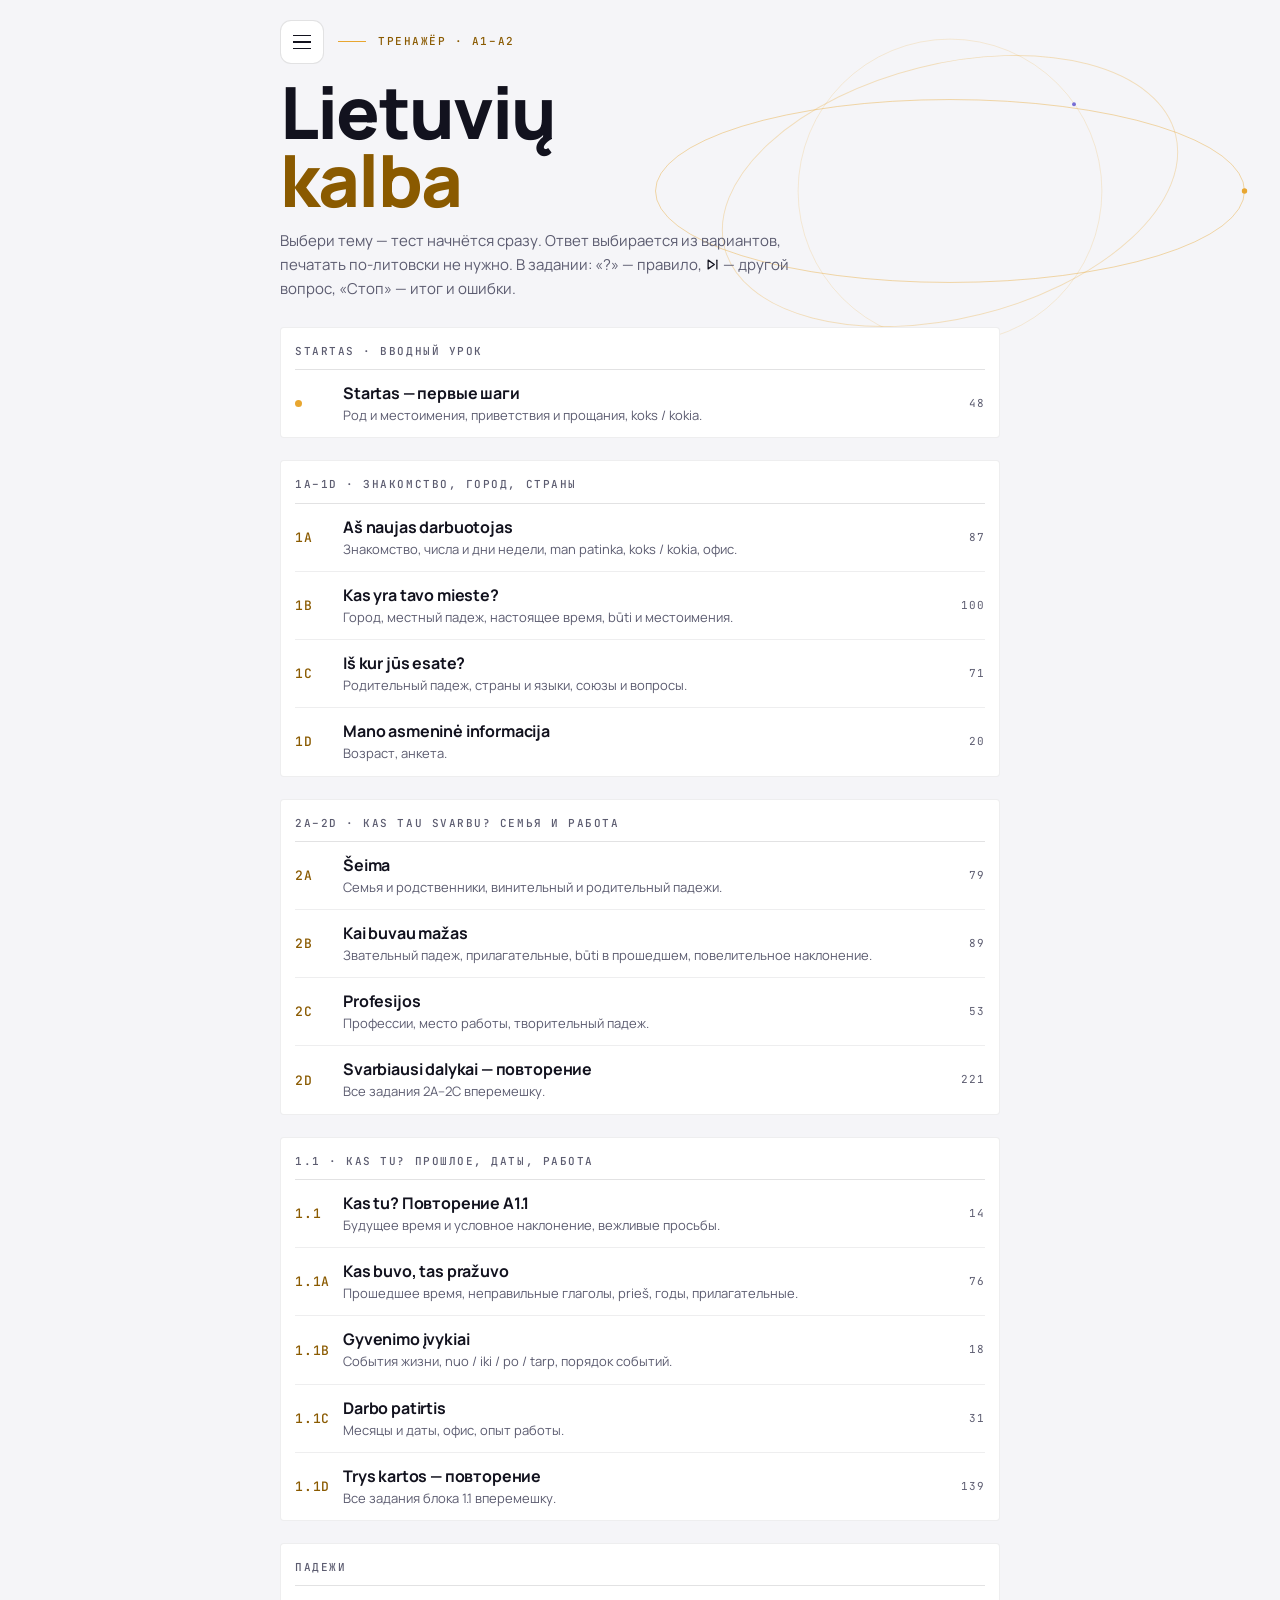
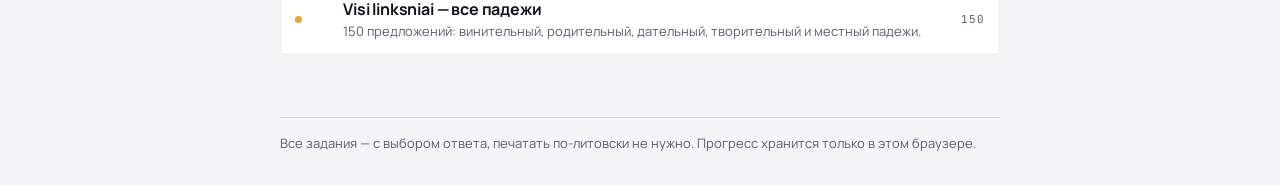
==== commit f20432ad: "Lithuanian trainer: menu icon in the first row instead of a fixed header The sticky header with the " ====
--- a/lt/index.html
+++ b/lt/index.html
@@ -9,10 +9,6 @@
 <link rel="stylesheet" href="style.css">
 </head>
 <body>
-<header class="top">
-  <a class="brand" href="#/"><i class="dot" aria-hidden="true"></i><span lang="lt">Lietuvių kalba</span><span class="brand-sub">· тренажёр</span></a>
-  <a class="site-link" id="site-link" href="/" hidden>alexshu.com <span aria-hidden="true">↗</span></a>
-</header>
 <main id="app" tabindex="-1"></main>
 <footer class="foot">
   <p>Все задания — с выбором ответа, печатать по-литовски не нужно. Прогресс хранится только в этом браузере.</p>
--- a/lt/style.css
+++ b/lt/style.css
@@ -66,41 +66,24 @@
   text-transform: uppercase;
 }
 
-.top {
-  position: sticky;
-  top: 0;
-  z-index: 5;
-  display: flex;
-  align-items: center;
-  justify-content: space-between;
-  gap: 16px;
-  height: 56px;
-  padding: 0 clamp(20px, 4vw, 56px);
-  background: rgba(255, 255, 255, .7);
-  border-bottom: 1px solid var(--hair);
-  -webkit-backdrop-filter: blur(12px);
-  backdrop-filter: blur(12px);
-}
-.brand,
-.site-link {
-  display: inline-flex;
-  align-items: center;
-  min-height: 44px;
-  font-family: var(--mono);
-  font-size: 11px;
-  text-decoration: none;
-  text-transform: uppercase;
-  white-space: nowrap;
-}
-.brand { gap: 10px; color: var(--text); font-weight: 500; letter-spacing: .18em; }
-.brand .dot { flex: none; width: 7px; height: 7px; border-radius: 50%; background: var(--gold); }
-.brand-sub { color: var(--muted); }
-.site-link { gap: 6px; color: var(--muted); letter-spacing: .12em; }
-.brand:hover,
-.site-link:hover { color: var(--gold-ink); }
-@media (max-width: 479px) { .brand-sub { display: none; } }
-
-main { max-width: 760px; margin: 0 auto; padding: 24px 20px 40px; outline: none; }
+main { max-width: 760px; margin: 0 auto; padding: 20px 20px 40px; outline: none; }
+
+.site-menu {
+  display: inline-flex;
+  flex: none;
+  flex-direction: column;
+  align-items: center;
+  justify-content: center;
+  gap: 5px;
+  width: 44px;
+  height: 44px;
+  border: 1px solid var(--hair);
+  border-radius: 11px;
+  background: var(--card);
+  transition: border-color .15s;
+}
+.site-menu span { display: block; width: 18px; height: 1.5px; background: var(--text); }
+.site-menu:hover { border-color: var(--gold); }
 
 .orbits {
   position: absolute;
@@ -119,7 +102,8 @@
   .orbits svg { top: 36px; right: calc(50% - 620px); width: 620px; height: 310px; }
 }
 
-.hero { display: grid; gap: 14px; margin: 4px 0 26px; }
+.hero { display: grid; gap: 14px; margin: 0 0 26px; }
+.hero-top { display: flex; align-items: center; gap: 14px; }
 .eyebrow { display: flex; align-items: center; gap: 12px; margin: 0; color: var(--gold-ink); }
 .eyebrow::before { content: ""; flex: none; width: 28px; height: 1px; background: var(--gold); }
 .title {
@@ -150,6 +134,39 @@
 .alert .label,
 .alert .arrow { color: var(--cool); }
 .alert .arrow { font-size: 18px; }
+
+.notice { margin: 0 0 12px; color: var(--muted); }
+.tools { display: flex; align-items: stretch; gap: 10px; margin: 0 0 22px; }
+.tools.solo { justify-content: flex-end; }
+.tools .alert { flex: 1 1 auto; min-width: 0; margin: 0; }
+.reset {
+  display: inline-flex;
+  flex: none;
+  align-items: center;
+  justify-content: center;
+  gap: 8px;
+  min-height: 44px;
+  padding: 10px 14px;
+  border: 1px solid var(--hair);
+  border-radius: 4px;
+  background: var(--card);
+  color: var(--muted);
+  font: 500 11px/1.3 var(--mono);
+  letter-spacing: .14em;
+  text-transform: uppercase;
+  cursor: pointer;
+  transition: border-color .15s, color .15s;
+}
+.reset:hover { border-color: var(--bad-line); color: var(--bad); }
+.reset .ic { display: flex; flex: none; width: 16px; height: 16px; }
+.reset svg,
+.icon-btn svg,
+.inline-ic svg { display: block; width: 100%; height: 100%; }
+@media (max-width: 619px) {
+  .tools .alert + .reset { flex-direction: column; gap: 6px; padding: 10px 12px; text-align: center; }
+  .tools .alert + .reset .txt { max-width: 5em; }
+}
+.inline-ic { display: inline-block; width: 1em; height: 1em; vertical-align: -.15em; color: var(--text); }
 
 .group {
   margin: 0 0 22px;
@@ -186,7 +203,8 @@
 }
 .row-last { color: var(--gold-ink); }
 
-.quiz-top { display: flex; align-items: center; justify-content: space-between; gap: 12px; margin: -8px 0 10px; }
+.quiz-top { display: flex; flex-wrap: wrap; align-items: center; justify-content: space-between; gap: 8px 10px; margin: 0 0 10px; }
+.quiz-nav { display: flex; align-items: center; gap: 10px; }
 .back {
   display: inline-flex;
   align-items: center;
@@ -198,6 +216,23 @@
   text-transform: uppercase;
 }
 .back:hover { color: var(--gold-ink); }
+.quiz-actions { display: flex; align-items: center; gap: 8px; margin-left: auto; }
+.icon-btn {
+  display: inline-flex;
+  flex: none;
+  align-items: center;
+  justify-content: center;
+  width: 44px;
+  height: 44px;
+  padding: 11px;
+  border: 1px solid var(--hair);
+  border-radius: 50%;
+  background: var(--card);
+  color: var(--text);
+  cursor: pointer;
+  transition: border-color .15s;
+}
+.icon-btn:hover { border-color: var(--gold); }
 .hint-btn {
   display: inline-flex;
   align-items: center;
@@ -224,6 +259,10 @@
   background: var(--gold);
   font-size: 15px;
   font-weight: 800;
+}
+@media (max-width: 369px) {
+  .hint-btn { padding: 6px; }
+  .hint-btn .hint-text { display: none; }
 }
 
 .progress {
@@ -294,6 +333,8 @@
 .options { display: grid; gap: 8px; }
 @media (min-width: 620px) {
   .options.cols { grid-template-columns: repeat(3, minmax(0, 1fr)); gap: 10px; }
+  .options.cols.two { grid-template-columns: repeat(2, minmax(0, 1fr)); }
+  .options.cols .opt { grid-template-columns: 20px minmax(0, 1fr) 18px; gap: 8px; padding: 8px 12px; }
 }
 .opt {
   display: grid;
@@ -314,7 +355,6 @@
   cursor: pointer;
   transition: border-color .15s, background-color .15s;
 }
-.options.cols .opt { grid-template-columns: 20px minmax(0, 1fr) 18px; gap: 8px; padding: 8px 12px; }
 .opt .k { color: var(--muted); font: 400 11px/1 var(--mono); letter-spacing: .08em; }
 .opt .ic { display: flex; width: 100%; aspect-ratio: 1; }
 .opt .ic svg { width: 100%; height: 100%; }
@@ -416,12 +456,21 @@
   color: var(--text);
   box-shadow: 0 30px 80px rgba(18, 18, 30, .25);
 }
+dialog.confirm { width: min(460px, calc(100vw - 32px)); }
 dialog.hint::backdrop { background: rgba(18, 18, 30, .42); }
 .hint-inner { max-height: 86vh; max-height: 86dvh; overflow-y: auto; padding: 28px 32px 30px; }
 .hint-head { display: flex; align-items: flex-start; justify-content: space-between; gap: 16px; margin-bottom: 16px; }
 .hint-titles { display: grid; gap: 10px; }
 .hint-titles .label { color: var(--gold-ink); }
-.hint-head h2 { margin: 0; font-size: clamp(24px, 5vw, 30px); font-weight: 800; line-height: 1.05; letter-spacing: -.02em; }
+.hint-head h2,
+.confirm h2 { margin: 0; font-size: clamp(24px, 5vw, 30px); font-weight: 800; line-height: 1.05; letter-spacing: -.02em; }
+.confirm .hint-titles .label { color: var(--bad); }
+.confirm-text { margin: 16px 0 10px; color: var(--muted); line-height: 1.6; }
+.confirm-stats { margin: 0 0 22px; color: var(--text); }
+.confirm-actions { display: flex; flex-wrap: wrap; gap: 10px; }
+.confirm-actions .btn { flex: 1 1 140px; }
+.btn.danger { background: var(--bad); border-color: var(--bad); color: #fff; }
+.btn.danger:hover { background: #3730a3; border-color: #3730a3; }
 .hint-close {
   flex: none;
   width: 44px;
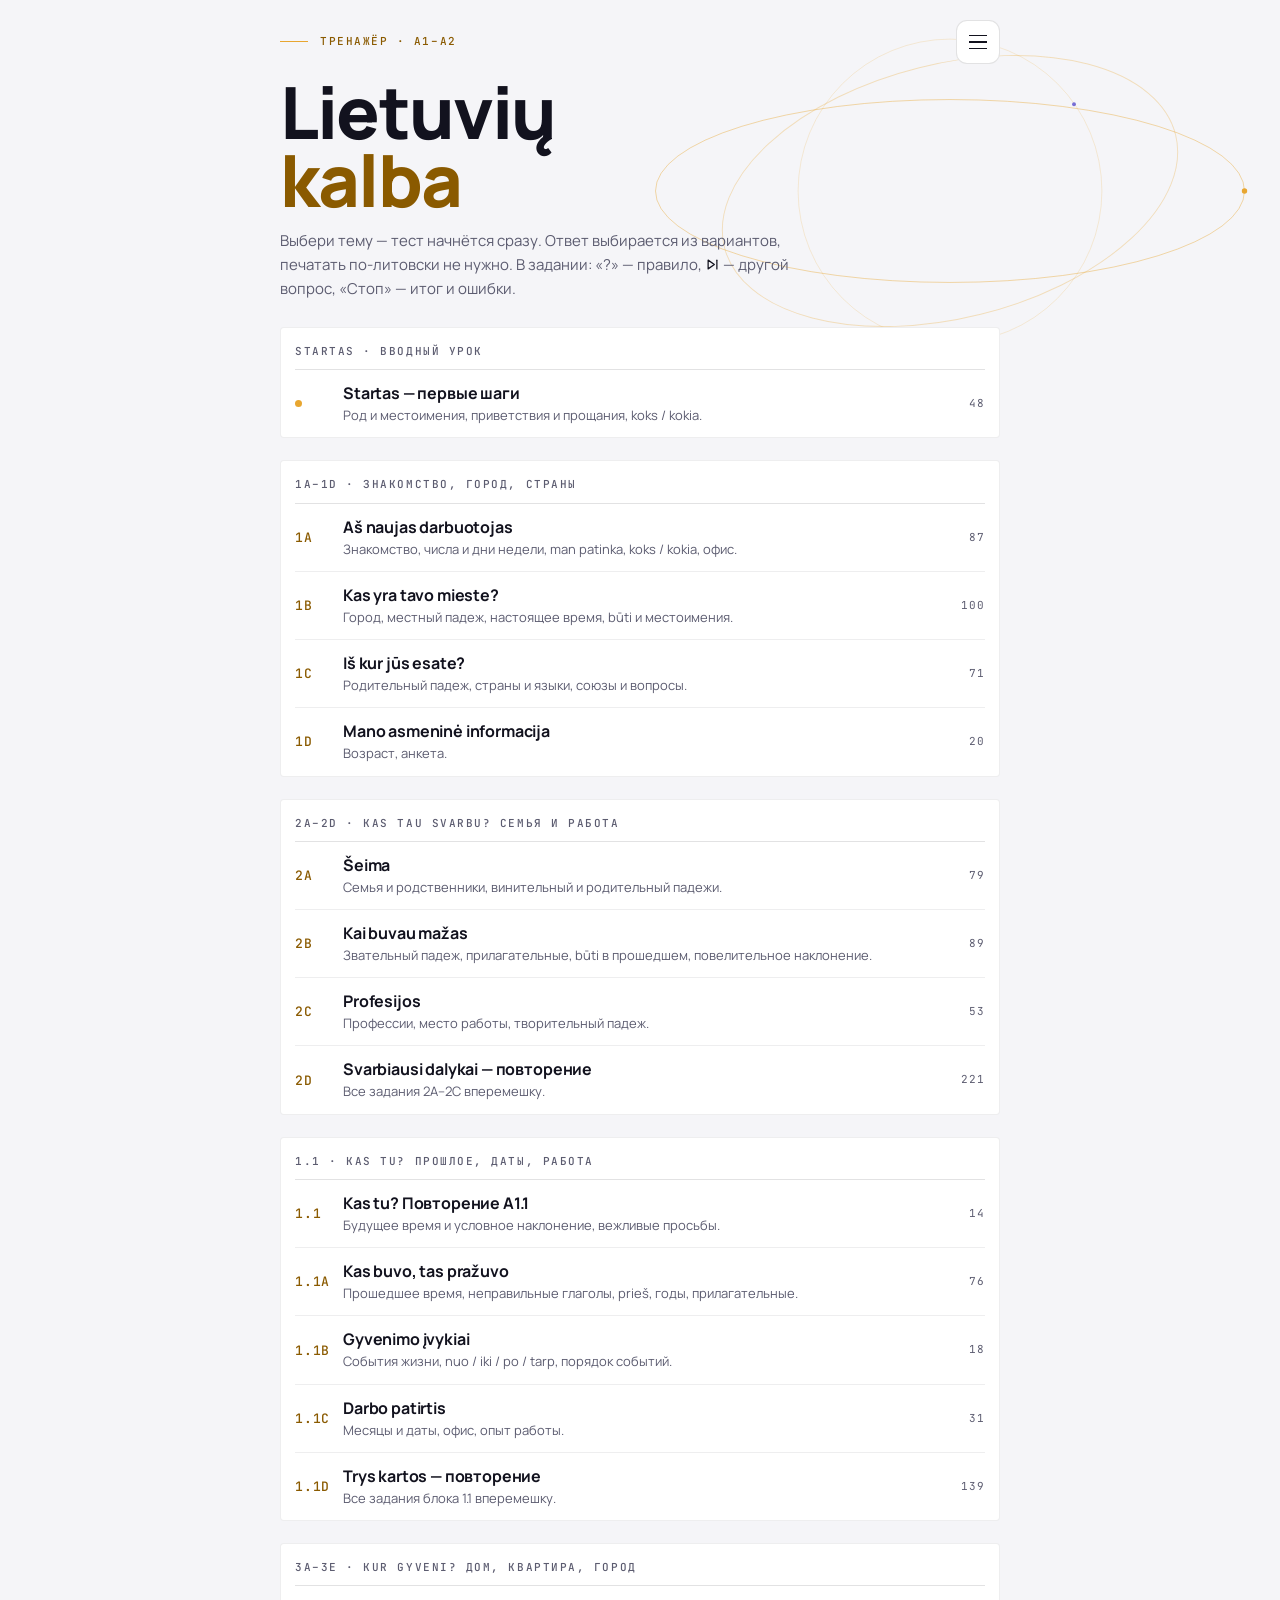
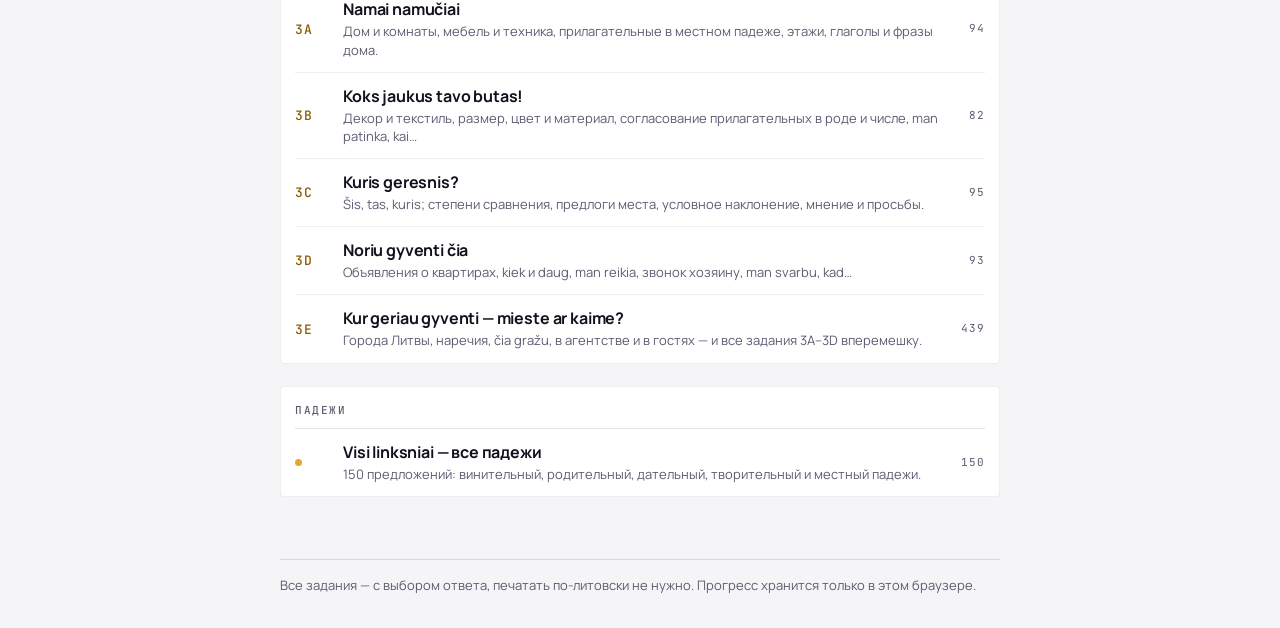
==== commit b35f7c06: "Lithuanian trainer: lessons 3A-3E Five new lessons on housing: 24 sections and 439 tap-to-answer tas" ====
--- a/lt/index.html
+++ b/lt/index.html
@@ -18,6 +18,7 @@
 <script src="data/unit1.js"></script>
 <script src="data/unit2.js"></script>
 <script src="data/block11.js"></script>
+<script src="data/unit3.js"></script>
 <script src="data/cases.js"></script>
 <script src="app.js"></script>
 </body>
--- a/lt/style.css
+++ b/lt/style.css
@@ -68,22 +68,68 @@
 
 main { max-width: 760px; margin: 0 auto; padding: 20px 20px 40px; outline: none; }
 
-.site-menu {
+.site-menu,
+.nav-close {
   display: inline-flex;
   flex: none;
-  flex-direction: column;
   align-items: center;
   justify-content: center;
-  gap: 5px;
   width: 44px;
   height: 44px;
+  padding: 0;
   border: 1px solid var(--hair);
   border-radius: 11px;
   background: var(--card);
+  cursor: pointer;
   transition: border-color .15s;
 }
+.site-menu { flex-direction: column; gap: 5px; }
 .site-menu span { display: block; width: 18px; height: 1.5px; background: var(--text); }
-.site-menu:hover { border-color: var(--gold); }
+.nav-close { font-size: 22px; line-height: 1; }
+.site-menu:hover,
+.nav-close:hover { border-color: var(--gold); }
+
+dialog.site-nav {
+  --corner: 14px;
+  position: fixed;
+  inset: auto;
+  width: min(360px, calc(100vw - 16px));
+  max-width: none;
+  max-height: none;
+  margin: 0;
+  padding: 0;
+  overflow: visible;
+  border: 1px solid var(--hair);
+  border-radius: 4px;
+  background: var(--card);
+  color: var(--text);
+  box-shadow: 0 30px 80px rgba(18, 18, 30, .25);
+}
+dialog.site-nav::backdrop { background: rgba(18, 18, 30, .42); }
+.nav-inner { max-height: calc(100vh - 16px); max-height: calc(100dvh - 16px); overflow-y: auto; padding: 11px 11px 14px; }
+.nav-head { display: flex; align-items: center; justify-content: space-between; gap: 14px; }
+.nav-head .label { padding-left: 9px; color: var(--gold-ink); }
+.nav-list { display: grid; margin-top: 8px; padding: 0 9px; }
+.nav-list a {
+  display: flex;
+  align-items: baseline;
+  gap: 14px;
+  padding: 11px 0;
+  border-bottom: 1px solid var(--hair-soft);
+  color: var(--text);
+  font-size: 24px;
+  font-weight: 800;
+  line-height: 1.15;
+  letter-spacing: -.02em;
+  text-decoration: none;
+  transition: color .15s;
+}
+.nav-list a:last-child { border-bottom: 0; }
+.nav-list a:hover,
+.nav-list a[aria-current] { color: var(--gold-ink); }
+.nav-list .k { flex: none; width: 20px; color: var(--muted); font: 400 11px/1 var(--mono); letter-spacing: .08em; }
+dialog.site-nav[open] .nav-list a { animation: nav-in .45s cubic-bezier(.2, .7, .2, 1) both; animation-delay: calc(40ms + var(--k) * 35ms); }
+@keyframes nav-in { from { opacity: 0; transform: translateY(10px); } }
 
 .orbits {
   position: absolute;
@@ -103,7 +149,7 @@
 }
 
 .hero { display: grid; gap: 14px; margin: 0 0 26px; }
-.hero-top { display: flex; align-items: center; gap: 14px; }
+.hero-top { display: flex; align-items: center; justify-content: space-between; gap: 14px; }
 .eyebrow { display: flex; align-items: center; gap: 12px; margin: 0; color: var(--gold-ink); }
 .eyebrow::before { content: ""; flex: none; width: 28px; height: 1px; background: var(--gold); }
 .title {
@@ -204,7 +250,6 @@
 .row-last { color: var(--gold-ink); }
 
 .quiz-top { display: flex; flex-wrap: wrap; align-items: center; justify-content: space-between; gap: 8px 10px; margin: 0 0 10px; }
-.quiz-nav { display: flex; align-items: center; gap: 10px; }
 .back {
   display: inline-flex;
   align-items: center;
@@ -216,7 +261,7 @@
   text-transform: uppercase;
 }
 .back:hover { color: var(--gold-ink); }
-.quiz-actions { display: flex; align-items: center; gap: 8px; margin-left: auto; }
+.quiz-actions { display: flex; align-items: center; gap: 6px; margin-left: auto; }
 .icon-btn {
   display: inline-flex;
   flex: none;
@@ -278,7 +323,8 @@
 .bar i { display: block; height: 100%; background: var(--gold); transform-origin: left; transform: scaleX(0); transition: transform .3s; }
 
 .card::before,
-dialog.hint::before {
+dialog.hint::before,
+dialog.site-nav::before {
   content: "";
   position: absolute;
   top: -1px;
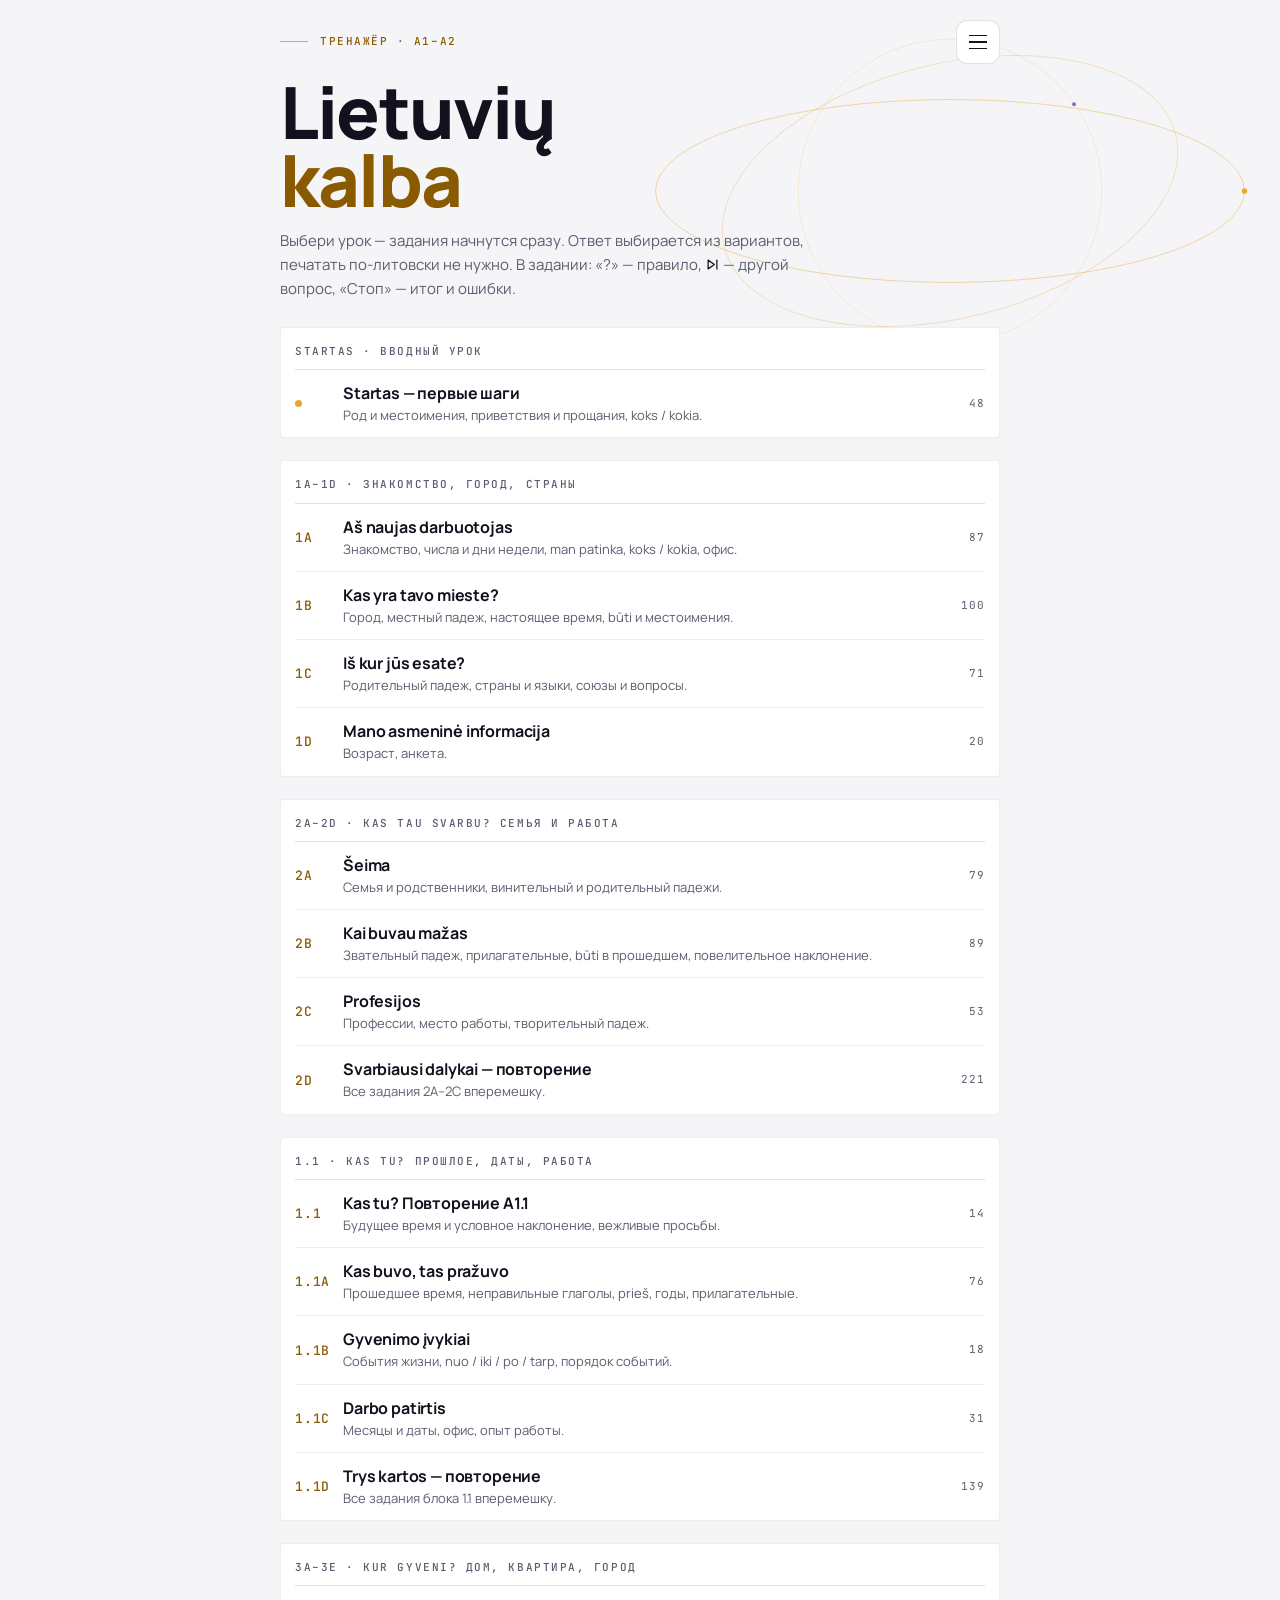
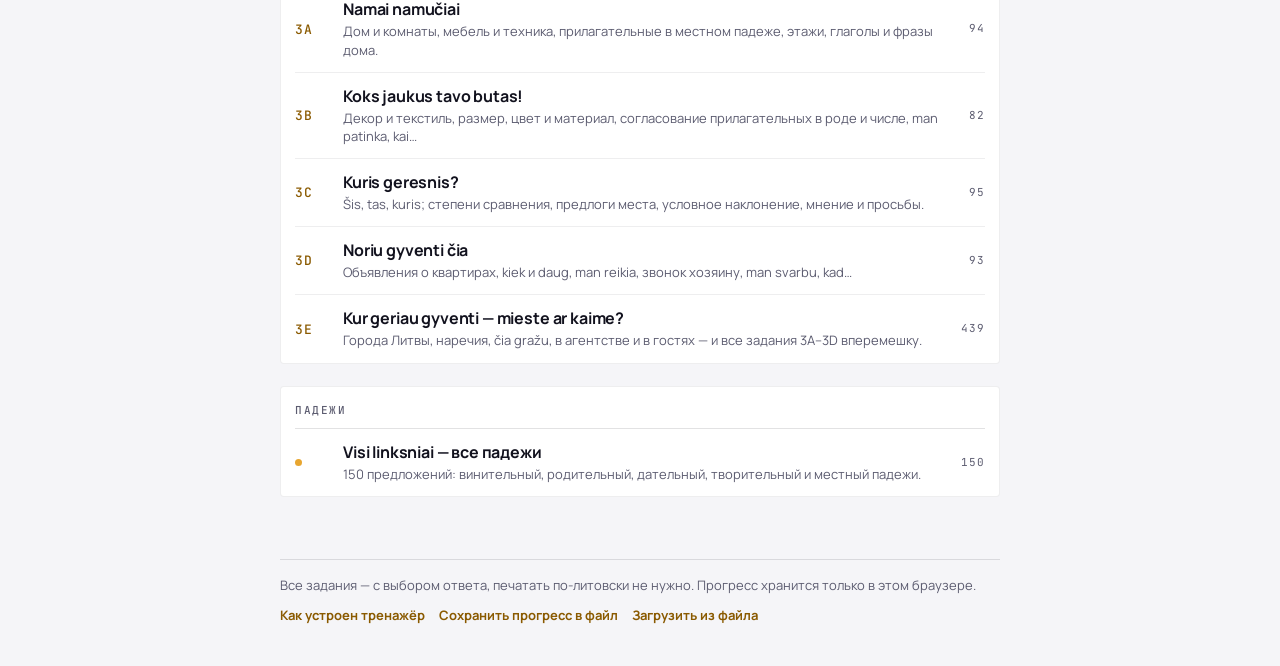
==== commit 7ab4d83c: "Lithuanian trainer: the new learning interface (portions, mistake loop, daily plan, recall)" ====
--- a/lt/index.html
+++ b/lt/index.html
@@ -20,6 +20,7 @@
 <script src="data/block11.js"></script>
 <script src="data/unit3.js"></script>
 <script src="data/cases.js"></script>
+<script src="engine.js"></script>
 <script src="app.js"></script>
 </body>
 </html>
--- a/lt/style.css
+++ b/lt/style.css
@@ -53,6 +53,8 @@
 }
 a { color: inherit; }
 button { font: inherit; color: inherit; }
+a,
+button { touch-action: manipulation; -webkit-tap-highlight-color: transparent; }
 
 .label,
 .eyebrow,
@@ -86,8 +88,6 @@
 .site-menu { flex-direction: column; gap: 5px; }
 .site-menu span { display: block; width: 18px; height: 1.5px; background: var(--text); }
 .nav-close { font-size: 22px; line-height: 1; }
-.site-menu:hover,
-.nav-close:hover { border-color: var(--gold); }
 
 dialog.site-nav {
   --corner: 14px;
@@ -125,7 +125,6 @@
   transition: color .15s;
 }
 .nav-list a:last-child { border-bottom: 0; }
-.nav-list a:hover,
 .nav-list a[aria-current] { color: var(--gold-ink); }
 .nav-list .k { flex: none; width: 20px; color: var(--muted); font: 400 11px/1 var(--mono); letter-spacing: .08em; }
 dialog.site-nav[open] .nav-list a { animation: nav-in .45s cubic-bezier(.2, .7, .2, 1) both; animation-delay: calc(40ms + var(--k) * 35ms); }
@@ -149,6 +148,7 @@
 }
 
 .hero { display: grid; gap: 14px; margin: 0 0 26px; }
+.hero.short { margin-bottom: 22px; }
 .hero-top { display: flex; align-items: center; justify-content: space-between; gap: 14px; }
 .eyebrow { display: flex; align-items: center; gap: 12px; margin: 0; color: var(--gold-ink); }
 .eyebrow::before { content: ""; flex: none; width: 28px; height: 1px; background: var(--gold); }
@@ -168,23 +168,35 @@
   align-items: center;
   justify-content: space-between;
   gap: 12px;
-  margin: 0 0 22px;
   padding: 14px 16px;
   background: var(--card);
   border: 1px solid rgba(67, 56, 202, .45);
   border-radius: 4px;
   text-decoration: none;
 }
-.alert:hover { border-color: var(--cool); }
 .alert-text { display: grid; gap: 4px; font-size: 14px; }
 .alert .label,
 .alert .arrow { color: var(--cool); }
 .alert .arrow { font-size: 18px; }
 
 .notice { margin: 0 0 12px; color: var(--muted); }
+.card.today { gap: 12px; margin: 0 0 22px; padding-top: 20px; }
+.card.today.calm { gap: 10px; }
+.today-label { color: var(--gold-ink); }
+.today-heading { margin: 0; font-size: 22px; font-weight: 800; line-height: 1.2; letter-spacing: -.02em; }
+.today-text { margin: 0; color: var(--muted); font-size: 15px; line-height: 1.6; }
+.today-hint { margin: 0; color: var(--muted); font-size: 13px; line-height: 1.5; }
+.plan-line { display: flex; align-items: flex-start; justify-content: space-between; gap: 12px; }
+.plan-line + .plan-line { padding-top: 12px; border-top: 1px solid var(--hair); }
+.plan-main { display: grid; gap: 3px; min-width: 0; }
+.plan-title { font-size: 15px; font-weight: 700; }
+.plan-sub { color: var(--muted); font-size: 13px; }
+.plan-count { flex: none; font: 500 13px/1.85 var(--mono); }
+.today .btn { width: 100%; margin-top: 4px; }
+.today.calm .btn { margin-top: 6px; }
 .tools { display: flex; align-items: stretch; gap: 10px; margin: 0 0 22px; }
 .tools.solo { justify-content: flex-end; }
-.tools .alert { flex: 1 1 auto; min-width: 0; margin: 0; }
+.tools .alert { flex: 1 1 auto; min-width: 0; }
 .reset {
   display: inline-flex;
   flex: none;
@@ -203,7 +215,6 @@
   cursor: pointer;
   transition: border-color .15s, color .15s;
 }
-.reset:hover { border-color: var(--bad-line); color: var(--bad); }
 .reset .ic { display: flex; flex: none; width: 16px; height: 16px; }
 .reset svg,
 .icon-btn svg,
@@ -232,12 +243,20 @@
   text-decoration: none;
 }
 .row:last-child { border-bottom: 0; }
-.row:hover .row-title { color: var(--gold-ink); }
 .code { font: 500 13px/1 var(--mono); letter-spacing: .06em; color: var(--gold-ink); }
 .code.none::before { content: ""; display: block; width: 7px; height: 7px; border-radius: 50%; background: var(--gold); }
 .row-main { display: grid; gap: 3px; min-width: 0; }
 .row-title { font-size: 16px; font-weight: 700; line-height: 1.25; letter-spacing: -.01em; transition: color .15s; }
 .row-sub { color: var(--muted); font-size: 13px; line-height: 1.4; }
+.row .chip { justify-self: start; margin: 1px 0; }
+.row-bar,
+.topic-bar { display: flex; height: 2px; }
+.row-bar { margin-top: 5px; background: var(--hair); }
+.row-bar i,
+.topic-bar i { flex: 0 1 0; height: 100%; }
+.row-bar .is-ok,
+.topic-bar .is-ok { background: var(--ok); }
+.row-bar .is-gold { background: var(--gold); }
 .row-meta {
   display: grid;
   justify-items: end;
@@ -247,9 +266,10 @@
   letter-spacing: .08em;
   white-space: nowrap;
 }
-.row-last { color: var(--gold-ink); }
-
-.quiz-top { display: flex; flex-wrap: wrap; align-items: center; justify-content: space-between; gap: 8px 10px; margin: 0 0 10px; }
+.row-mist { color: var(--bad); }
+
+.quiz-top,
+.stage-top { display: flex; align-items: center; justify-content: space-between; gap: 12px; min-height: 44px; }
 .back {
   display: inline-flex;
   align-items: center;
@@ -260,16 +280,79 @@
   text-decoration: none;
   text-transform: uppercase;
 }
-.back:hover { color: var(--gold-ink); }
-.quiz-actions { display: flex; align-items: center; gap: 6px; margin-left: auto; }
+
+body.in-session .foot { display: none; }
+body.in-session main { padding-bottom: 20px; }
+.stage {
+  display: grid;
+  grid-template-rows: auto auto auto 1fr auto;
+  min-height: calc(100vh - 40px);
+  min-height: calc(100dvh - 40px);
+}
+.stage > * { min-width: 0; }
+.stage-head { display: flex; align-items: center; justify-content: space-between; gap: 12px; min-height: 44px; margin-top: 6px; }
+.stage-eyebrow { min-width: 0; margin: 0; overflow: hidden; color: var(--gold-ink); text-overflow: ellipsis; white-space: nowrap; }
+@media (max-width: 389px) {
+  .stage-head { gap: 8px; }
+  .stage-eyebrow { letter-spacing: .06em; }
+}
+.stop {
+  flex: none;
+  min-height: 44px;
+  padding: 0;
+  border: 0;
+  background: none;
+  color: var(--muted);
+  font-size: 13px;
+  font-weight: 700;
+  cursor: pointer;
+  transition: color .15s;
+}
+.stage-progress {
+  display: flex;
+  align-items: center;
+  gap: 12px;
+  height: 12px;
+  margin-top: 8px;
+  color: var(--muted);
+  font: 400 11px/1 var(--mono);
+  letter-spacing: .1em;
+}
+.track { display: flex; flex: 1; gap: 2px; min-width: 0; }
+.track.dense { gap: 1px; }
+.track.solid { gap: 0; }
+.track i { flex: 1 1 0; min-width: 0; height: 4px; border-radius: 1px; background: var(--hair); }
+.track .sep { margin-left: 6px; }
+.track .is-now { background: var(--gold); }
+.track .is-ok { background: var(--ok); }
+.track .is-bad { background: var(--bad); }
+.track .is-hint { background: var(--card); box-shadow: inset 0 0 0 1px var(--gold); }
+.track .is-none { visibility: hidden; }
+.tracks { display: grid; gap: 4px; }
+
+.dock {
+  display: grid;
+  grid-template-columns: 48px 48px minmax(0, 1fr);
+  gap: 8px;
+  align-items: center;
+  min-height: 50px;
+  margin-top: 12px;
+}
+.dock > * { grid-row: 1; }
+.dock-skip { grid-column: 1; }
+.dock-hint { grid-column: 2 / 4; justify-self: start; }
+.dock .dock-side { grid-column: 1 / 3; padding: 0 8px; font-size: 13px; line-height: 1.2; letter-spacing: 0; }
+.dock .dock-main { grid-column: 3; width: 100%; padding: 0 12px; }
+.keys { display: none; margin: 14px 0 0; color: var(--muted); }
+
 .icon-btn {
   display: inline-flex;
   flex: none;
   align-items: center;
   justify-content: center;
-  width: 44px;
-  height: 44px;
-  padding: 11px;
+  width: 48px;
+  height: 48px;
+  padding: 13px;
   border: 1px solid var(--hair);
   border-radius: 50%;
   background: var(--card);
@@ -277,13 +360,12 @@
   cursor: pointer;
   transition: border-color .15s;
 }
-.icon-btn:hover { border-color: var(--gold); }
 .hint-btn {
   display: inline-flex;
   align-items: center;
   gap: 8px;
-  min-height: 44px;
-  padding: 6px 16px 6px 6px;
+  height: 48px;
+  padding: 0 16px 0 8px;
   border: 1px solid var(--hair);
   border-radius: 999px;
   background: var(--card);
@@ -293,7 +375,8 @@
   cursor: pointer;
   transition: border-color .15s;
 }
-.hint-btn:hover { border-color: var(--gold); }
+.hint-btn.round { justify-content: center; width: 48px; padding: 0; }
+.hint-btn.round .hint-text { display: none; }
 .hint-btn .q {
   display: inline-flex;
   align-items: center;
@@ -305,22 +388,6 @@
   font-size: 15px;
   font-weight: 800;
 }
-@media (max-width: 369px) {
-  .hint-btn { padding: 6px; }
-  .hint-btn .hint-text { display: none; }
-}
-
-.progress {
-  display: flex;
-  align-items: center;
-  gap: 12px;
-  margin: 10px 0 16px;
-  color: var(--muted);
-  font: 400 11px/1 var(--mono);
-  letter-spacing: .1em;
-}
-.bar { flex: 1; height: 2px; background: var(--hair); overflow: hidden; }
-.bar i { display: block; height: 100%; background: var(--gold); transform-origin: left; transform: scaleX(0); transition: transform .3s; }
 
 .card::before,
 dialog.hint::before,
@@ -354,6 +421,30 @@
   border-radius: 4px;
   box-shadow: 0 1px 2px rgba(18, 18, 30, .04);
 }
+.stage-card { display: flex; flex-direction: column; margin-top: 16px; outline: none; }
+.card-body { display: flex; flex: 1; flex-direction: column; gap: 12px; min-width: 0; }
+.card-body > * { min-width: 0; }
+.card-body.out { opacity: 0; pointer-events: none; transition: opacity .09s; }
+.card-body.in { animation: fade-in .14s; }
+@keyframes fade-in { from { opacity: 0; } }
+.card-labels { display: flex; flex-wrap: wrap; align-items: center; gap: 6px 10px; }
+.chip {
+  padding: 2px 6px;
+  border: 1px solid;
+  border-radius: 2px;
+  font: 500 10px/1.4 var(--mono);
+  letter-spacing: .14em;
+  text-transform: uppercase;
+}
+.chip.gold { border-color: var(--gold); background: var(--gold-bg); color: var(--gold-ink); }
+.chip.indigo { border-color: var(--bad-soft); background: var(--bad-bg); color: var(--bad); }
+.topic-label { color: var(--muted); }
+.topic-title { font-size: 13px; font-weight: 700; line-height: 1.4; }
+.answer { display: grid; gap: 8px; margin-top: auto; }
+.answer > * { min-width: 0; }
+.checkpoint { gap: 14px; padding-top: 4px; }
+.checkpoint-label { color: var(--gold-ink); }
+.checkpoint .score { display: flex; flex-wrap: wrap; align-items: baseline; gap: 4px 10px; margin: 0; }
 
 .prompt { margin: 0; color: var(--muted); font-size: 14px; }
 .sentence {
@@ -372,13 +463,27 @@
   line-height: 1.15;
   text-align: center;
 }
-.gap.ok,
-.gap.bad { color: var(--ok); border-bottom-color: var(--ok); }
+.gap.ok { color: var(--ok); border-bottom-color: var(--ok); }
+.base { color: var(--muted); font-weight: 600; }
 .tr { margin: 0; color: var(--muted); font-size: 15px; font-style: italic; }
 
-.options { display: grid; gap: 8px; }
-@media (min-width: 620px) {
-  .options.cols { grid-template-columns: repeat(3, minmax(0, 1fr)); gap: 10px; }
+.options { display: flex; flex-direction: column; gap: 8px; }
+.options.fresh { animation: fade-in .12s; }
+.ph {
+  display: flex;
+  align-items: center;
+  justify-content: center;
+  min-height: 52px;
+  padding: 8px 14px;
+  border: 1px dashed var(--hair);
+  border-radius: 11px;
+  color: var(--muted);
+  font-size: 13px;
+  line-height: 1.3;
+  text-align: center;
+}
+@media (min-width: 720px) {
+  .options.cols { display: grid; grid-template-columns: repeat(3, minmax(0, 1fr)); gap: 10px; }
   .options.cols.two { grid-template-columns: repeat(2, minmax(0, 1fr)); }
   .options.cols .opt { grid-template-columns: 20px minmax(0, 1fr) 18px; gap: 8px; padding: 8px 12px; }
 }
@@ -402,10 +507,27 @@
   transition: border-color .15s, background-color .15s;
 }
 .opt .k { color: var(--muted); font: 400 11px/1 var(--mono); letter-spacing: .08em; }
+.opt-text,
+.tilebtn { overflow-wrap: anywhere; }
 .opt .ic { display: flex; width: 100%; aspect-ratio: 1; }
 .opt .ic svg { width: 100%; height: 100%; }
-.opt:hover:not(:disabled) { border-color: var(--gold); }
 .opt:disabled { color: var(--text); cursor: default; }
+.opt.fold {
+  min-height: 0;
+  margin-bottom: -8px;
+  padding-top: 0;
+  padding-bottom: 0;
+  border-width: 0;
+  overflow: hidden;
+  opacity: 0;
+  transition: height .18s, margin .18s, padding .18s, border-width .18s, opacity .18s;
+}
+.word .stem { font-weight: 600; }
+.word .tail { border-bottom: 2px solid; font-weight: 800; }
+.word .whole { font-weight: 800; }
+.opt .word .stem { color: var(--muted); }
+.opt.ok .word .tail { border-bottom-color: var(--ok); }
+.opt.bad .word .tail { border-bottom-color: var(--bad); }
 .opt.ok { border-color: var(--ok); background: var(--ok-bg); }
 .opt.bad { border-color: var(--bad-line); background: var(--bad-bg); }
 .opt.ok .k,
@@ -413,12 +535,14 @@
 .opt.bad .k,
 .opt.bad .ic { color: var(--bad); }
 
-.feedback { display: grid; gap: 6px; padding: 12px 14px; border: 1px solid; border-radius: 4px; }
+.feedback { display: grid; justify-items: start; gap: 6px; padding: 12px 14px; border: 1px solid; border-radius: 4px; animation: fade-in .14s; }
 .feedback.ok { background: var(--ok-bg); border-color: var(--ok-soft); }
 .feedback.bad { background: var(--bad-bg); border-color: var(--bad-soft); }
 .feedback.ok .label { color: var(--ok); }
 .feedback.bad .label { color: var(--bad); }
 .fb-text { margin: 0; font-size: 15px; line-height: 1.5; }
+.feedback .linkbtn { margin-top: 0; }
+.fb-mono { color: var(--muted); font: 500 10px/1.5 var(--mono); letter-spacing: .12em; text-transform: uppercase; }
 .ans { color: var(--ok); font-weight: 700; }
 
 .btn {
@@ -439,15 +563,10 @@
   cursor: pointer;
   transition: border-color .15s, background-color .15s, color .15s;
 }
-.btn:hover { border-color: var(--gold); }
 .btn.primary { background: var(--gold); border-color: var(--gold); }
-.btn.primary:hover { background: var(--gold-hover); border-color: var(--gold-hover); }
-.next { width: 100%; margin-top: 16px; }
-.stop-row { margin-top: 10px; }
-.btn.stop { width: 100%; min-height: 46px; color: var(--muted); font-size: 13px; }
-.btn.stop:hover { color: var(--text); border-color: var(--muted); }
-
-.match { display: grid; grid-template-columns: 1fr 1fr; gap: 8px; }
+
+.match { display: grid; grid-template-columns: minmax(0, 1fr) minmax(0, 1fr); gap: 8px; }
+.match.solved { animation: fade-in .14s; }
 .match .col { display: grid; gap: 8px; align-content: start; }
 .tilebtn {
   min-height: 52px;
@@ -462,10 +581,9 @@
   cursor: pointer;
   transition: border-color .15s, background-color .15s;
 }
-.tilebtn:hover:not(:disabled) { border-color: var(--gold); }
 .tilebtn.sel { border-color: var(--gold); background: var(--gold-bg); box-shadow: 0 0 0 3px rgba(232, 166, 48, .25); }
 .tilebtn.done { border-color: var(--ok); background: var(--ok-bg); color: var(--ok); cursor: default; }
-.tilebtn.miss { border-color: var(--bad-line); background: var(--bad-bg); animation: shake .3s; }
+.tilebtn.miss { border-color: var(--bad-line); background: var(--bad-bg); animation: shake .18s; }
 @keyframes shake { 25% { transform: translateX(-4px); } 75% { transform: translateX(4px); } }
 
 .rule { color: var(--muted); line-height: 1.6; }
@@ -505,18 +623,31 @@
 dialog.confirm { width: min(460px, calc(100vw - 32px)); }
 dialog.hint::backdrop { background: rgba(18, 18, 30, .42); }
 .hint-inner { max-height: 86vh; max-height: 86dvh; overflow-y: auto; padding: 28px 32px 30px; }
+.sheet { display: flex; flex-direction: column; max-height: 86vh; max-height: 86dvh; }
+.sheet-scroll { flex: 1 1 auto; min-height: 0; overflow-y: auto; padding: 28px 32px 8px; }
+.sheet-foot { flex: none; padding: 12px 32px 24px; border-top: 1px solid var(--hair); }
+.hint-task {
+  display: grid;
+  gap: 4px;
+  margin: 0 0 14px;
+  padding: 10px 12px;
+  background: var(--bg);
+  border: 1px solid var(--hair);
+  border-radius: 4px;
+}
+.hint-task .label { color: var(--muted); font-size: 10px; }
+.hint-task-text { font-size: 15px; font-weight: 700; line-height: 1.4; overflow-wrap: anywhere; }
 .hint-head { display: flex; align-items: flex-start; justify-content: space-between; gap: 16px; margin-bottom: 16px; }
 .hint-titles { display: grid; gap: 10px; }
 .hint-titles .label { color: var(--gold-ink); }
 .hint-head h2,
 .confirm h2 { margin: 0; font-size: clamp(24px, 5vw, 30px); font-weight: 800; line-height: 1.05; letter-spacing: -.02em; }
 .confirm .hint-titles .label { color: var(--bad); }
-.confirm-text { margin: 16px 0 10px; color: var(--muted); line-height: 1.6; }
-.confirm-stats { margin: 0 0 22px; color: var(--text); }
-.confirm-actions { display: flex; flex-wrap: wrap; gap: 10px; }
+.confirm-text { margin: 16px 0 0; color: var(--muted); line-height: 1.6; }
+.confirm-stats { margin: 10px 0 0; color: var(--text); }
+.confirm-actions { display: flex; flex-wrap: wrap; gap: 10px; margin-top: 22px; }
 .confirm-actions .btn { flex: 1 1 140px; }
 .btn.danger { background: var(--bad); border-color: var(--bad); color: #fff; }
-.btn.danger:hover { background: #3730a3; border-color: #3730a3; }
 .hint-close {
   flex: none;
   width: 44px;
@@ -528,30 +659,65 @@
   line-height: 1;
   cursor: pointer;
 }
-.hint-close:hover { border-color: var(--gold); }
-.hint-back { width: 100%; margin-top: 4px; }
-@media (max-width: 619px) {
+.hint-back { width: 100%; }
+@media (max-width: 719px) {
   dialog.hint { width: 100vw; margin: auto 0 0; border-width: 1px 0 0; border-radius: 4px 4px 0 0; }
+  dialog.rule-sheet::backdrop { background: rgba(18, 18, 30, .18); }
   .hint-inner { padding: 22px 20px 24px; }
-}
-
-.result-title { margin: 14px 0 0; font-size: clamp(36px, 8vw, 52px); font-weight: 800; line-height: 1; letter-spacing: -.025em; }
-.score { margin: 20px 0 8px; font-size: 56px; font-weight: 800; line-height: 1; letter-spacing: -.03em; }
+  .rule-sheet .sheet { max-height: 64vh; max-height: 64dvh; }
+  .sheet-scroll { padding: 22px 20px 6px; }
+  .sheet-foot { padding: 12px 20px 20px; }
+}
+
+.result { display: grid; gap: 14px; }
+.result > * { min-width: 0; margin: 0; }
+.lead b { color: var(--text); font-weight: 700; }
+.next-line { font-size: 15px; line-height: 1.6; }
+.topics { padding: 0 14px; background: var(--card); border: 1px solid var(--hair-soft); border-radius: 4px; }
+.topic { display: grid; justify-items: start; gap: 6px; padding: 12px 0; border-bottom: 1px solid var(--hair-soft); }
+.topic:last-child { border-bottom: 0; }
+.topic-top { display: flex; align-items: baseline; justify-content: space-between; gap: 12px; width: 100%; }
+.topic-name { min-width: 0; font-size: 15px; font-weight: 700; line-height: 1.3; overflow-wrap: anywhere; }
+.topic-count { flex: none; color: var(--muted); font: 400 11px/1.2 var(--mono); letter-spacing: .08em; }
+.topic-bar { width: 100%; }
+.topic-bar .is-bad { background: var(--bad); }
+.topic .linkbtn { min-height: 28px; margin-top: 0; }
+.mist-group { display: grid; gap: 14px; }
+.mist-group + .mist-group { margin-top: 6px; }
+.mist-head { display: flex; align-items: center; justify-content: space-between; gap: 12px; }
+.mist-title { min-width: 0; margin: 0; font: 500 10px/1.5 var(--mono); letter-spacing: .12em; text-transform: uppercase; overflow-wrap: anywhere; }
+.mist-head .linkbtn { flex: none; min-height: 28px; margin-top: 0; }
+.mist-q { font-size: 16px; overflow-wrap: anywhere; }
+.mist-yours { font-size: 14px; }
+.mist-yours .word { color: var(--bad); }
+
+.result-title { margin: 0; font-size: clamp(36px, 8vw, 52px); font-weight: 800; line-height: 1; letter-spacing: -.025em; }
+.score { margin: 6px 0 0; font-size: 56px; font-weight: 800; line-height: 1; letter-spacing: -.03em; }
 .score small { color: var(--muted); font-size: 18px; font-weight: 600; letter-spacing: 0; }
 .meta-line {
-  margin: 0 0 10px;
+  margin: 0;
   color: var(--muted);
   font: 400 11px/1.6 var(--mono);
   letter-spacing: .1em;
   text-transform: uppercase;
 }
-.actions { display: flex; flex-wrap: wrap; gap: 10px; margin: 22px 0 8px; }
+.actions { display: flex; flex-wrap: wrap; gap: 10px; }
 .actions .btn { flex: 1 1 180px; }
-.list-title { margin: 30px 0 12px; padding-bottom: 10px; border-bottom: 1px solid var(--hair); color: var(--muted); }
-.mist { display: grid; gap: 8px; margin: 0; padding: 0; list-style: none; }
-.mist li { padding: 12px 14px; background: var(--card); border: 1px solid var(--hair-soft); border-radius: 4px; line-height: 1.5; }
+.list-title { margin: 16px 0 0; padding-bottom: 10px; border-bottom: 1px solid var(--hair); color: var(--muted); }
+.mist { display: grid; gap: 14px; margin: 0; padding: 0; list-style: none; }
+.mist li {
+  display: grid;
+  gap: 3px;
+  min-width: 0;
+  padding: 12px 14px;
+  background: var(--card);
+  border: 1px solid var(--hair-soft);
+  border-radius: 4px;
+  line-height: 1.5;
+}
 .mist .sub { display: block; color: var(--muted); font-size: 14px; }
 .linkbtn {
+  position: relative;
   display: inline-flex;
   align-items: center;
   gap: 8px;
@@ -559,14 +725,16 @@
   margin-top: 4px;
   padding: 0;
   border: 0;
+  border-radius: 4px;
   background: none;
   color: var(--gold-ink);
   font-size: 13px;
   font-weight: 700;
   text-align: left;
   cursor: pointer;
-}
-.linkbtn:hover { text-decoration: underline; }
+  transition: background-color .15s, box-shadow .15s;
+}
+.linkbtn::after { content: ""; position: absolute; top: 50%; right: 0; left: 0; height: 44px; margin-top: -22px; }
 .q-mini {
   display: inline-flex;
   flex: none;
@@ -583,6 +751,8 @@
 
 .foot { max-width: 760px; margin: 0 auto; padding: 0 20px 32px; color: var(--muted); font-size: 13px; }
 .foot p { margin: 0; padding-top: 16px; border-top: 1px solid var(--hair); }
+.foot-links { display: flex; flex-wrap: wrap; gap: 8px 14px; margin-top: 2px; }
+.foot-links .linkbtn { margin-top: 0; }
 .noscript { max-width: 760px; margin: 16px auto; padding: 0 20px; }
 .sr {
   position: absolute;
@@ -596,6 +766,73 @@
   border: 0;
 }
 :focus-visible { outline: 2px solid var(--text); outline-offset: 2px; }
+main:focus-visible,
+.stage-card:focus-visible { outline: none; }
+
+@media (max-width: 719px) {
+  .actions .btn { flex-basis: 100%; }
+  .match.solved { gap: 4px 8px; }
+  .match.solved .tilebtn { min-height: 36px; padding: 3px 8px; font-size: 14px; line-height: 1.2; }
+}
+@media (max-width: 719px) and (max-height: 800px) {
+  body.in-session main { padding-top: 12px; padding-bottom: 12px; }
+  .stage { min-height: calc(100vh - 24px); min-height: calc(100dvh - 24px); }
+  .stage-head { margin-top: 0; }
+  .stage-card { margin-top: 10px; padding: 16px 14px 14px; }
+  .card-body { gap: 10px; }
+  .feedback { gap: 4px; padding: 10px 12px; }
+  .feedback .linkbtn { min-height: 28px; }
+  .dock { margin-top: 8px; }
+}
+@media (min-width: 720px) {
+  body.in-session main { padding-bottom: 40px; }
+  .stage { min-height: 0; }
+  .stage-card { min-height: 390px; }
+  .answer { margin-top: 0; }
+}
+@media (min-width: 720px) and (pointer: fine) {
+  .keys { display: block; }
+}
+
+@media (hover: hover) {
+  .site-menu:hover,
+  .nav-close:hover,
+  .icon-btn:hover,
+  .hint-btn:hover,
+  .hint-close:hover,
+  .btn:hover,
+  .opt:hover:not(:disabled),
+  .tilebtn:hover:not(:disabled) { border-color: var(--gold); }
+  .nav-list a:hover,
+  .row:hover .row-title,
+  .back:hover { color: var(--gold-ink); }
+  .alert:hover { border-color: var(--cool); }
+  .reset:hover { border-color: var(--bad-line); color: var(--bad); }
+  .stop:hover { color: var(--text); }
+  .btn.primary:hover { background: var(--gold-hover); border-color: var(--gold-hover); }
+  .btn.danger:hover { background: #3730a3; border-color: #3730a3; }
+  .linkbtn:hover { text-decoration: underline; }
+}
+
+.site-menu:active,
+.nav-close:active,
+.icon-btn:active,
+.hint-btn:active,
+.hint-close:active,
+.btn:active,
+.reset:active,
+.alert:active,
+.opt:active:not(:disabled),
+.tilebtn:active:not(:disabled),
+.linkbtn:active { background-color: var(--gold-bg); transition-duration: .08s; }
+.linkbtn:active { box-shadow: 0 0 0 4px var(--gold-bg); }
+.btn.primary:active { background-color: var(--gold-hover); border-color: var(--gold-hover); }
+.btn.danger:active { background-color: #3730a3; border-color: #3730a3; }
+.row:active .row-title,
+.nav-list a:active,
+.back:active,
+.stop:active { color: var(--gold-ink); transition-duration: .08s; }
+
 @media (prefers-reduced-motion: reduce) {
   * { transition: none !important; animation: none !important; }
 }
